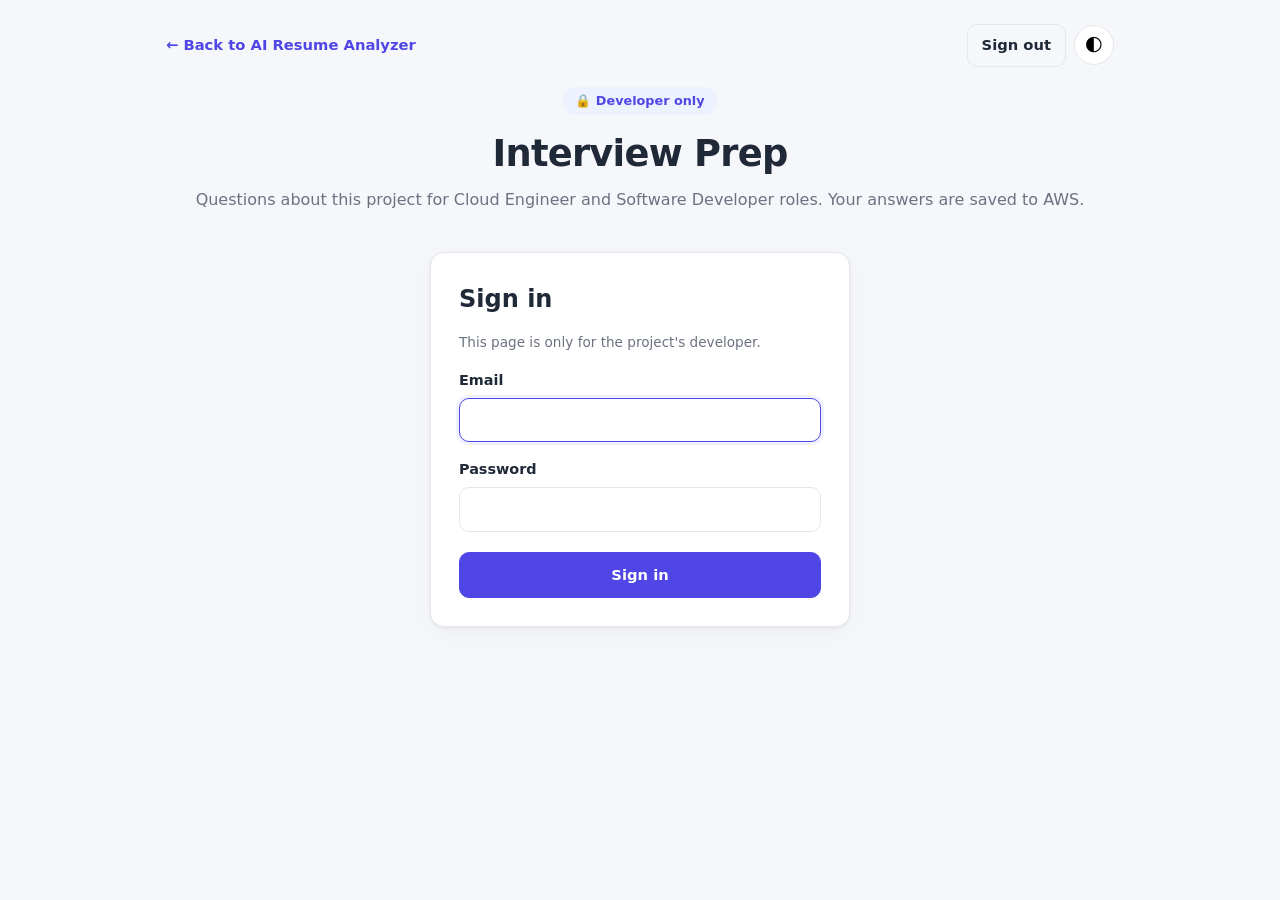
==== frontend/dev/index.html @ 133ebb65 "feat(dev): private interview prep portal with Cognito auth and DynamoDB storage" ====
<!doctype html>
<html lang="en">
<head>
  <meta charset="utf-8">
  <meta name="viewport" content="width=device-width, initial-scale=1">
  <meta name="robots" content="noindex, nofollow">
  <title>Developer · Interview Prep</title>
  <link rel="icon" href="data:image/svg+xml,<svg xmlns='http://www.w3.org/2000/svg' viewBox='0 0 100 100'><text y='.9em' font-size='90'>🎯</text></svg>">
  <script>
    try {
      const saved = localStorage.getItem("theme");
      if (saved) document.documentElement.dataset.theme = saved;
    } catch (e) {}
  </script>
  <style>
    /* ---------- Theme (same tokens as the main dashboard) ---------- */
    :root {
      color-scheme: light;
      --bg: #f5f7fb; --card: #ffffff; --text: #1f2937; --muted: #6b7280;
      --border: #e5e7eb; --input-bg: #ffffff; --track: #e5e7eb;
      --primary: #4f46e5; --primary-hover: #4338ca; --primary-soft: #eef2ff; --on-primary: #ffffff;
      --good: #16a34a; --good-soft: #dcfce7; --ok: #d97706; --ok-soft: #fef3c7;
      --bad: #dc2626; --bad-soft: #fee2e2;
      --cloud: #0284c7; --cloud-soft: #e0f2fe; --dev: #7c3aed; --dev-soft: #ede9fe;
      --radius: 14px;
      --shadow: 0 1px 3px rgba(0, 0, 0, 0.06), 0 6px 24px rgba(0, 0, 0, 0.04);
    }
    @media (prefers-color-scheme: dark) {
      :root:not([data-theme="light"]) {
        color-scheme: dark;
        --bg: #0f172a; --card: #1e293b; --text: #e2e8f0; --muted: #94a3b8;
        --border: #334155; --input-bg: #0f172a; --track: #334155;
        --primary: #818cf8; --primary-hover: #a5b4fc; --primary-soft: #312e81; --on-primary: #0f172a;
        --good: #4ade80; --good-soft: #14532d; --ok: #fbbf24; --ok-soft: #451a03;
        --bad: #f87171; --bad-soft: #450a0a;
        --cloud: #38bdf8; --cloud-soft: #0c4a6e; --dev: #c4b5fd; --dev-soft: #3b0764;
        --shadow: none;
      }
    }
    :root[data-theme="dark"] {
      color-scheme: dark;
      --bg: #0f172a; --card: #1e293b; --text: #e2e8f0; --muted: #94a3b8;
      --border: #334155; --input-bg: #0f172a; --track: #334155;
      --primary: #818cf8; --primary-hover: #a5b4fc; --primary-soft: #312e81; --on-primary: #0f172a;
      --good: #4ade80; --good-soft: #14532d; --ok: #fbbf24; --ok-soft: #451a03;
      --bad: #f87171; --bad-soft: #450a0a;
      --cloud: #38bdf8; --cloud-soft: #0c4a6e; --dev: #c4b5fd; --dev-soft: #3b0764;
      --shadow: none;
    }

    * { box-sizing: border-box; }
    body {
      margin: 0; background: var(--bg); color: var(--text);
      font-family: system-ui, -apple-system, "Segoe UI", Roboto, sans-serif; line-height: 1.55;
    }
    a { color: var(--primary); }
    .container { max-width: 980px; margin: 0 auto; padding: 24px 16px 48px; }
    .muted { color: var(--muted); }
    .small { font-size: 0.85rem; }
    code {
      font-family: ui-monospace, "Cascadia Code", Consolas, monospace; font-size: 0.88em;
      background: var(--primary-soft); color: var(--primary); padding: 1px 6px; border-radius: 6px;
    }
    .card { background: var(--card); border: 1px solid var(--border); border-radius: var(--radius); box-shadow: var(--shadow); }

    /* ---------- Top bar ---------- */
    .topbar { display: flex; align-items: center; justify-content: space-between; gap: 12px; margin-bottom: 20px; flex-wrap: wrap; }
    .topbar a { text-decoration: none; font-weight: 600; font-size: 0.92rem; }
    .topbar-right { display: flex; align-items: center; gap: 8px; }
    .icon-btn {
      width: 40px; height: 40px; border-radius: 50%; border: 1px solid var(--border);
      background: var(--card); font-size: 1.1rem; cursor: pointer;
    }
    .icon-btn:hover { background: var(--primary-soft); }

    .page-header { text-align: center; margin-bottom: 24px; }
    .eyebrow {
      display: inline-block; margin-bottom: 10px; padding: 4px 12px; border-radius: 999px;
      background: var(--primary-soft); color: var(--primary); font-size: 0.8rem; font-weight: 600;
    }
    .page-header h1 { margin: 0 0 6px; font-size: clamp(1.7rem, 4vw, 2.3rem); letter-spacing: -0.02em; }
    .page-header p { margin: 0; color: var(--muted); }

    /* ---------- Buttons & inputs ---------- */
    button { font: inherit; cursor: pointer; }
    .btn {
      display: inline-flex; align-items: center; gap: 6px; padding: 9px 14px; border-radius: 10px;
      font-weight: 600; font-size: 0.92rem; border: 1px solid var(--primary);
      background: transparent; color: var(--primary); transition: background 0.15s;
    }
    .btn:hover { background: var(--primary-soft); }
    .btn:disabled { opacity: 0.6; cursor: not-allowed; }
    .btn.primary { background: var(--primary); color: var(--on-primary); }
    .btn.primary:hover { background: var(--primary-hover); }
    .btn.ghost { border-color: var(--border); color: var(--text); }
    .btn.ghost:hover { background: var(--bg); }
    .btn.danger { border-color: var(--bad); color: var(--bad); }
    .btn.danger:hover { background: var(--bad-soft); }
    input[type="text"], input[type="email"], input[type="password"], input[type="search"], select, textarea {
      width: 100%; padding: 9px 12px; border: 1px solid var(--border); border-radius: 10px;
      background: var(--input-bg); color: var(--text); font: inherit;
    }
    input:focus, select:focus, textarea:focus { outline: none; border-color: var(--primary); box-shadow: 0 0 0 3px var(--primary-soft); }
    textarea { resize: vertical; }
    .error { color: var(--bad); font-size: 0.9rem; margin: 12px 0 0; }

    /* ---------- Login ---------- */
    .login { max-width: 420px; margin: 40px auto; padding: 28px; }
    .login h2 { margin: 0 0 4px; }
    .login label { display: block; font-weight: 600; font-size: 0.9rem; margin: 16px 0 6px; }
    .login .btn { width: 100%; justify-content: center; margin-top: 20px; padding: 11px; }

    /* ---------- Tabs ---------- */
    .tabs { display: grid; grid-template-columns: repeat(3, 1fr); gap: 8px; padding: 6px; margin-bottom: 16px; }
    .tab {
      display: flex; flex-direction: column; align-items: center; gap: 2px; padding: 12px 8px;
      border: none; border-radius: 10px; background: transparent; color: var(--muted); font-weight: 600;
    }
    .tab .count { font-size: 0.78rem; font-weight: 500; }
    .tab:hover { background: var(--bg); }
    .tab[aria-selected="true"] { background: var(--primary-soft); color: var(--primary); }
    .tab[data-tab="cloud"][aria-selected="true"] { background: var(--cloud-soft); color: var(--cloud); }
    .tab[data-tab="dev"][aria-selected="true"] { background: var(--dev-soft); color: var(--dev); }

    /* ---------- Toolbar ---------- */
    .toolbar { padding: 16px; margin-bottom: 16px; }
    .filters { display: grid; grid-template-columns: 2fr 1fr 1fr; gap: 10px; }
    .toggles { display: flex; flex-wrap: wrap; gap: 16px; margin-top: 12px; align-items: center; }
    .toggles label { display: inline-flex; align-items: center; gap: 6px; font-size: 0.9rem; cursor: pointer; }
    .actions { display: flex; flex-wrap: wrap; gap: 8px; margin-top: 14px; }
    .actions .spacer { flex: 1; }
    .progress-wrap { margin-top: 14px; }
    .progress-label { display: flex; justify-content: space-between; font-size: 0.85rem; color: var(--muted); margin-bottom: 6px; }
    .progress { height: 8px; border-radius: 999px; background: var(--track); overflow: hidden; }
    .progress-fill { height: 100%; width: 0; background: var(--good); border-radius: 999px; transition: width 0.4s ease-out; }
    .save-status { font-size: 0.82rem; color: var(--muted); }
    .save-status.saving { color: var(--ok); }
    .save-status.saved { color: var(--good); }
    .save-status.failed { color: var(--bad); }

    /* ---------- Question cards ---------- */
    .list { display: flex; flex-direction: column; gap: 10px; }
    .q-card { overflow: hidden; transition: box-shadow 0.2s, border-color 0.2s; }
    .q-card.flash { border-color: var(--primary); box-shadow: 0 0 0 4px var(--primary-soft); }
    .q-card.is-practiced .q-title { color: var(--muted); }
    .q-head { display: flex; align-items: flex-start; gap: 12px; padding: 14px 16px; }
    .q-toggle { flex: 1; display: flex; align-items: flex-start; gap: 12px; text-align: left; border: none; background: transparent; color: inherit; padding: 0; }
    .q-num { flex-shrink: 0; min-width: 56px; padding: 4px 8px; border-radius: 8px; font-size: 0.78rem; font-weight: 700; text-align: center; }
    .q-num.cloud { background: var(--cloud-soft); color: var(--cloud); }
    .q-num.dev { background: var(--dev-soft); color: var(--dev); }
    .q-main { flex: 1; min-width: 0; }
    .q-title { margin: 0 0 6px; font-size: 1.02rem; font-weight: 600; line-height: 1.4; }
    .q-meta { display: flex; flex-wrap: wrap; gap: 6px; }
    .chev { flex-shrink: 0; color: var(--muted); transition: transform 0.2s; margin-top: 2px; }
    .q-card.open .chev { transform: rotate(180deg); }
    .chip { display: inline-flex; align-items: center; gap: 4px; padding: 2px 10px; border-radius: 999px; font-size: 0.76rem; font-weight: 600; }
    .chip.cat { background: var(--primary-soft); color: var(--primary); }
    .chip.Easy { background: var(--good-soft); color: var(--good); }
    .chip.Medium { background: var(--ok-soft); color: var(--ok); }
    .chip.Hard { background: var(--bad-soft); color: var(--bad); }
    .chip.cloud { background: var(--cloud-soft); color: var(--cloud); }
    .chip.dev { background: var(--dev-soft); color: var(--dev); }
    .chip.similar { background: transparent; border: 1px dashed var(--primary); color: var(--primary); }
    .chip.custom { background: var(--bg); color: var(--muted); border: 1px solid var(--border); }
    .practiced-toggle { flex-shrink: 0; display: inline-flex; align-items: center; gap: 6px; font-size: 0.82rem; color: var(--muted); cursor: pointer; margin-top: 3px; }
    .practiced-toggle input { width: 16px; height: 16px; accent-color: var(--good); cursor: pointer; }
    .q-body { padding: 0 16px 18px 84px; }
    .q-body h4 { margin: 4px 0 8px; font-size: 0.85rem; text-transform: uppercase; letter-spacing: 0.05em; color: var(--muted); }
    .q-body ul { margin: 0 0 14px; padding-left: 20px; }
    .q-body li { margin-bottom: 6px; }
    .callout { padding: 12px 14px; border-radius: 10px; margin-bottom: 10px; font-size: 0.93rem; }
    .callout strong { display: block; margin-bottom: 2px; font-size: 0.82rem; }
    .callout p { margin: 0; }
    .callout.project { background: var(--primary-soft); }
    .callout.project strong { color: var(--primary); }
    .callout.tip { background: var(--ok-soft); }
    .callout.tip strong { color: var(--ok); }
    .callout.similar-box { border: 1px dashed var(--primary); display: flex; gap: 12px; align-items: center; justify-content: space-between; flex-wrap: wrap; }
    .notes-label { display: block; font-size: 0.82rem; font-weight: 600; color: var(--muted); margin: 14px 0 6px; }
    .body-actions { display: flex; justify-content: flex-end; gap: 8px; margin-top: 10px; }
    .empty { padding: 40px 16px; text-align: center; color: var(--muted); }

    /* ---------- Dialogs ---------- */
    dialog {
      width: min(640px, calc(100vw - 32px)); max-height: calc(100vh - 48px); padding: 0;
      border: 1px solid var(--border); border-radius: var(--radius); background: var(--card); color: var(--text);
    }
    dialog::backdrop { background: rgba(15, 23, 42, 0.55); }
    .dialog-inner { padding: 22px; }
    .dialog-head { display: flex; justify-content: space-between; align-items: center; gap: 12px; margin-bottom: 14px; }
    .dialog-head h2 { margin: 0; font-size: 1.2rem; }
    .close-x { border: none; background: transparent; color: var(--muted); font-size: 1.4rem; line-height: 1; padding: 4px; }
    .form-grid { display: grid; grid-template-columns: 1fr 1fr; gap: 12px; }
    .form-grid .full { grid-column: 1 / -1; }
    .form-grid label { display: block; font-size: 0.85rem; font-weight: 600; margin-bottom: 5px; }
    .dialog-actions { display: flex; justify-content: flex-end; gap: 8px; margin-top: 18px; flex-wrap: wrap; }
    .practice-q { font-size: 1.25rem; font-weight: 700; line-height: 1.4; margin: 10px 0 16px; }
    .practice-answer { border-top: 1px solid var(--border); padding-top: 14px; margin-top: 6px; }
    .practice-answer ul { padding-left: 20px; margin: 0 0 12px; }
    .practice-answer li { margin-bottom: 6px; }

    @media (max-width: 680px) {
      .filters { grid-template-columns: 1fr 1fr; }
      .filters .search { grid-column: 1 / -1; }
      .q-body { padding-left: 16px; }
      .q-head { flex-wrap: wrap; }
      .practiced-toggle { margin-left: 68px; }
      .form-grid { grid-template-columns: 1fr; }
      .actions .spacer { display: none; }
    }
    @media (prefers-reduced-motion: reduce) {
      *, *::before, *::after { transition: none !important; animation: none !important; }
    }
  </style>
</head>
<body>
  <main class="container">
    <div class="topbar">
      <a href="../index.html">← Back to AI Resume Analyzer</a>
      <div class="topbar-right">
        <button type="button" class="btn ghost" id="signout-btn" hidden>Sign out</button>
        <button type="button" class="icon-btn" id="theme-toggle" aria-label="Toggle dark mode">🌓</button>
      </div>
    </div>

    <header class="page-header">
      <span class="eyebrow">🔒 Developer only</span>
      <h1>Interview Prep</h1>
      <p>Questions about this project for Cloud Engineer and Software Developer roles. Your answers are saved to AWS.</p>
    </header>

    <!-- Sign in -->
    <section id="login-view" class="card login" hidden>
      <h2>Sign in</h2>
      <p class="muted small" id="login-message">This page is only for the project's developer.</p>
      <form id="login-form" novalidate>
        <label for="login-email">Email</label>
        <input type="email" id="login-email" autocomplete="username" required>
        <label for="login-password">Password</label>
        <input type="password" id="login-password" autocomplete="current-password" required>
        <button type="submit" class="btn primary" id="login-btn">Sign in</button>
        <p class="error" id="login-error" role="alert" hidden></p>
      </form>
    </section>

    <!-- App -->
    <section id="app-view" hidden>
      <nav class="tabs card" role="tablist" aria-label="Role">
        <button class="tab" role="tab" data-tab="cloud" aria-selected="true">☁️ Cloud Engineer <span class="count" id="count-cloud"></span></button>
        <button class="tab" role="tab" data-tab="dev" aria-selected="false">💻 Software Developer <span class="count" id="count-dev"></span></button>
        <button class="tab" role="tab" data-tab="all" aria-selected="false">📚 All questions <span class="count" id="count-all"></span></button>
      </nav>

      <section class="toolbar card" aria-label="Filters and actions">
        <div class="filters">
          <input type="search" class="search" id="search" placeholder="Search questions and answers… (press / to focus)" aria-label="Search">
          <select id="category" aria-label="Category"><option value="">All categories</option></select>
          <select id="difficulty" aria-label="Difficulty">
            <option value="">All difficulties</option><option>Easy</option><option>Medium</option><option>Hard</option>
          </select>
        </div>
        <div class="toggles">
          <label><input type="checkbox" id="shared-only"> ↔ Only questions similar across both roles</label>
          <label><input type="checkbox" id="hide-practiced"> Hide practiced</label>
        </div>
        <div class="actions">
          <button type="button" class="btn primary" id="practice-btn">🎯 Practice mode</button>
          <button type="button" class="btn" id="add-btn">＋ Add question</button>
          <button type="button" class="btn ghost" id="backup-btn">⇩ Download backup</button>
          <span class="spacer"></span>
          <button type="button" class="btn ghost" id="expand-btn">Expand all</button>
          <button type="button" class="btn ghost" id="collapse-btn">Collapse all</button>
        </div>
        <div class="progress-wrap">
          <div class="progress-label">
            <span id="progress-text">0 of 0 practiced</span>
            <span><span class="save-status" id="save-status"></span> · <span id="progress-pct">0%</span></span>
          </div>
          <div class="progress"><div class="progress-fill" id="progress-fill"></div></div>
        </div>
      </section>

      <section class="list" id="list" aria-live="polite"></section>
    </section>
  </main>

  <!-- Practice mode -->
  <dialog id="practice-dialog" aria-labelledby="practice-title">
    <div class="dialog-inner">
      <div class="dialog-head">
        <h2 id="practice-title">🎯 Practice mode</h2>
        <button type="button" class="close-x" data-close aria-label="Close">×</button>
      </div>
      <div class="q-meta" id="practice-meta"></div>
      <p class="practice-q" id="practice-question"></p>
      <p class="muted small" id="practice-hint">Answer out loud first, then reveal the guide.</p>
      <div class="practice-answer" id="practice-answer" hidden></div>
      <div class="dialog-actions">
        <button type="button" class="btn ghost" id="practice-done">✓ Mark practiced</button>
        <button type="button" class="btn" id="practice-reveal">Reveal answer</button>
        <button type="button" class="btn primary" id="practice-next">Next question →</button>
      </div>
    </div>
  </dialog>

  <!-- Add / edit question -->
  <dialog id="edit-dialog" aria-labelledby="edit-title">
    <form class="dialog-inner" id="edit-form" novalidate>
      <div class="dialog-head">
        <h2 id="edit-title">＋ Add a question</h2>
        <button type="button" class="close-x" data-close aria-label="Close">×</button>
      </div>
      <div class="form-grid">
        <div>
          <label for="f-role">Role</label>
          <select id="f-role"><option value="cloud">Cloud Engineer</option><option value="dev">Software Developer</option></select>
        </div>
        <div>
          <label for="f-difficulty">Difficulty</label>
          <select id="f-difficulty"><option>Easy</option><option selected>Medium</option><option>Hard</option></select>
        </div>
        <div class="full">
          <label for="f-category">Category</label>
          <input type="text" id="f-category" list="category-list" placeholder="e.g. Security" maxlength="40">
          <datalist id="category-list"></datalist>
        </div>
        <div class="full">
          <label for="f-question">Question</label>
          <input type="text" id="f-question" maxlength="300">
        </div>
        <div class="full">
          <label for="f-points">Key points to cover <span class="muted">(one per line; wrap code in `backticks`)</span></label>
          <textarea id="f-points" rows="6"></textarea>
        </div>
        <div class="full">
          <label for="f-project">In your project <span class="muted">(optional)</span></label>
          <textarea id="f-project" rows="2" maxlength="600"></textarea>
        </div>
        <div class="full">
          <label for="f-tip">Tip <span class="muted">(optional)</span></label>
          <input type="text" id="f-tip" maxlength="400">
        </div>
        <div class="full">
          <label for="f-similar">Similar question in the other role <span class="muted">(optional)</span></label>
          <select id="f-similar"><option value="">None</option></select>
        </div>
      </div>
      <p class="error" id="edit-error" role="alert" hidden></p>
      <div class="dialog-actions">
        <button type="button" class="btn ghost" data-close>Cancel</button>
        <button type="submit" class="btn primary" id="edit-save">Save question</button>
      </div>
    </form>
  </dialog>

  <script src="../config.js"></script>
  <script>
    // ---------- Settings ----------
    const CONFIG = window.APP_CONFIG || {};
    const API = (CONFIG.API_BASE_URL || "").replace(/\/$/, "");
    const COGNITO_REGION = CONFIG.COGNITO_REGION || "us-east-1";
    const COGNITO_CLIENT_ID = CONFIG.COGNITO_CLIENT_ID || "";
    const TOKEN_KEY = "devPortal.idToken";
    const NOTES_SAVE_DELAY_MS = 800;
    const ROLES = { cloud: { name: "Cloud Engineer", short: "CE", prefix: "ce" }, dev: { name: "Software Developer", short: "SD", prefix: "se" } };
    const REDUCED_MOTION = window.matchMedia("(prefers-reduced-motion: reduce)").matches;

    // ---------- Helpers ----------
    const $ = (id) => document.getElementById(id);

    function el(tag, props = {}, ...children) {
      const node = document.createElement(tag);
      for (const [key, value] of Object.entries(props)) {
        if (value == null || value === false) continue;
        if (key === "class") node.className = value;
        else if (key === "text") node.textContent = value;
        else if (key.startsWith("on")) node.addEventListener(key.slice(2), value);
        else node.setAttribute(key, value === true ? "" : value);
      }
      for (const child of children.flat()) if (child != null && child !== false) node.append(child);
      return node;
    }

    // `backtick` segments become <code>; everything is inserted as text, never HTML
    function rich(text) {
      const fragment = document.createDocumentFragment();
      String(text || "").split("`").forEach((part, i) => {
        fragment.append(i % 2 ? el("code", { text: part }) : document.createTextNode(part));
      });
      return fragment;
    }

    function storage(kind, key, value) {
      try {
        const s = kind === "session" ? sessionStorage : localStorage;
        if (value === undefined) return s.getItem(key);
        if (value === null) s.removeItem(key); else s.setItem(key, value);
      } catch { return null; }
    }

    // ---------- Sign in with Amazon Cognito ----------
    async function signIn(email, password) {
      const res = await fetch(`https://cognito-idp.${COGNITO_REGION}.amazonaws.com/`, {
        method: "POST",
        headers: {
          "Content-Type": "application/x-amz-json-1.1",
          "X-Amz-Target": "AWSCognitoIdentityProviderService.InitiateAuth",
        },
        body: JSON.stringify({
          AuthFlow: "USER_PASSWORD_AUTH",
          ClientId: COGNITO_CLIENT_ID,
          AuthParameters: { USERNAME: email, PASSWORD: password },
        }),
      });
      let body = {};
      try { body = await res.json(); } catch { /* no body */ }
      if (!res.ok) {
        const type = String(body.__type || "");
        if (type.includes("NotAuthorized") || type.includes("UserNotFound")) throw new Error("Incorrect email or password.");
        if (type.includes("TooManyRequests")) throw new Error("Too many attempts. Wait a minute and try again.");
        throw new Error(body.message || `Sign-in failed (${res.status}).`);
      }
      if (body.ChallengeName === "NEW_PASSWORD_REQUIRED") {
        throw new Error("This account still has a temporary password. Run the 'admin-set-user-password' command from DEVELOPER.md, then sign in.");
      }
      if (body.ChallengeName) throw new Error(`Unsupported sign-in step: ${body.ChallengeName}`);
      storage("session", TOKEN_KEY, body.AuthenticationResult.IdToken);
    }

    function signOut(message) {
      storage("session", TOKEN_KEY, null);
      questions = [];
      showLogin(message);
    }

    // ---------- API ----------
    class AuthError extends Error {}

    async function api(method, path, body) {
      const res = await fetch(API + path, {
        method,
        headers: { "Content-Type": "application/json", Authorization: storage("session", TOKEN_KEY) || "" },
        body: body === undefined ? undefined : JSON.stringify(body),
      });
      if (res.status === 401 || res.status === 403) {
        signOut("Your session has expired. Please sign in again.");
        throw new AuthError("Signed out");
      }
      let data = {};
      try { data = await res.json(); } catch { /* no body */ }
      if (res.status === 429) throw new Error("Too many requests. Wait a moment and try again.");
      if (!res.ok) throw new Error(data.error || data.message || `Request failed (${res.status})`);
      return data;
    }

    // ---------- Save status ----------
    let pendingSaves = 0;
    function setSaveStatus(kind, message) {
      const status = $("save-status");
      status.className = `save-status ${kind}`;
      status.textContent = message;
    }
    async function trackSave(promise) {
      pendingSaves += 1;
      setSaveStatus("saving", "Saving…");
      try {
        const result = await promise;
        pendingSaves -= 1;
        if (!pendingSaves) setSaveStatus("saved", "All changes saved to AWS ✓");
        return result;
      } catch (error) {
        pendingSaves -= 1;
        if (!(error instanceof AuthError)) setSaveStatus("failed", `Not saved: ${error.message}`);
        throw error;
      }
    }
    window.addEventListener("beforeunload", (event) => {
      if (pendingSaves || notesTimers.size) { event.preventDefault(); event.returnValue = ""; }
    });

    // ---------- Data ----------
    let questions = [];

    function normalize(q) {
      return { ...q, id: q.questionId || q.id, points: q.points || [], practiced: Boolean(q.practiced), notes: q.notes || "" };
    }

    function sortQuestions() {
      const roleOrder = { cloud: 0, dev: 1 };
      questions.sort((a, b) => (roleOrder[a.role] - roleOrder[b.role]) || ((a.order || 0) - (b.order || 0)) || a.question.localeCompare(b.question));
    }

    const findQuestion = (id) => questions.find((q) => q.id === id);

    function similarMap() {
      const map = {};
      for (const q of questions) {
        if (q.similar && findQuestion(q.similar)) {
          map[q.id] = q.similar;
          if (!map[q.similar]) map[q.similar] = q.id;
        }
      }
      return map;
    }

    function displayNumber(q) {
      const sameRole = questions.filter((x) => x.role === q.role);
      return `${ROLES[q.role].short} ${String(sameRole.indexOf(q) + 1).padStart(2, "0")}`;
    }

    async function loadQuestions() {
      $("list").replaceChildren(el("div", { class: "empty card", text: "Loading your questions from AWS…" }));
      const data = await api("GET", "/prep/questions");
      questions = (data.questions || []).map(normalize);
      sortQuestions();
      storage("local", "devLink", "1");   // show the footer link on the main app in this browser
      renderCategoryOptions();
      render();
      setSaveStatus("saved", "Loaded from AWS ✓");
    }

    // ---------- Views ----------
    function showLogin(message) {
      $("app-view").hidden = true;
      $("signout-btn").hidden = true;
      $("login-view").hidden = false;
      $("login-message").textContent = message || "This page is only for the project's developer.";
      $("login-password").value = "";
      $("login-email").focus();
    }

    async function showApp() {
      $("login-view").hidden = true;
      $("app-view").hidden = false;
      $("signout-btn").hidden = false;
      try {
        await loadQuestions();
      } catch (error) {
        if (!(error instanceof AuthError)) {
          $("list").replaceChildren(el("div", { class: "empty card", text: `Couldn't load questions: ${error.message}` }));
        }
      }
    }

    // ---------- Filters ----------
    const state = { tab: "cloud", search: "", category: "", difficulty: "", sharedOnly: false, hidePracticed: false, open: new Set() };

    function filteredQuestions() {
      const sims = similarMap();
      const term = state.search.trim().toLowerCase();
      return questions.filter((q) => {
        if (state.tab !== "all" && q.role !== state.tab) return false;
        if (state.category && q.category !== state.category) return false;
        if (state.difficulty && q.difficulty !== state.difficulty) return false;
        if (state.sharedOnly && !sims[q.id]) return false;
        if (state.hidePracticed && q.practiced) return false;
        if (term) {
          const haystack = [q.question, q.category, q.project, q.tip, q.notes, ...q.points].join(" ").toLowerCase();
          if (!haystack.includes(term)) return false;
        }
        return true;
      });
    }

    // ---------- Rendering ----------
    function renderCategoryOptions() {
      const categories = [...new Set(questions.map((q) => q.category))].sort();
      const select = $("category");
      const current = select.value;
      select.replaceChildren(el("option", { value: "", text: "All categories" }), ...categories.map((c) => el("option", { value: c, text: c })));
      select.value = categories.includes(current) ? current : "";
      $("category-list").replaceChildren(...categories.map((c) => el("option", { value: c })));
    }

    function renderCounts() {
      $("count-cloud").textContent = `${questions.filter((q) => q.role === "cloud").length} questions`;
      $("count-dev").textContent = `${questions.filter((q) => q.role === "dev").length} questions`;
      $("count-all").textContent = `${questions.length} questions`;
    }

    function renderProgress() {
      const scope = questions.filter((q) => state.tab === "all" || q.role === state.tab);
      const done = scope.filter((q) => q.practiced).length;
      const pct = scope.length ? Math.round((done / scope.length) * 100) : 0;
      $("progress-text").textContent = `${done} of ${scope.length} practiced`;
      $("progress-pct").textContent = `${pct}%`;
      $("progress-fill").style.width = `${pct}%`;
    }

    const notesTimers = new Map();

    function saveNotes(q, value) {
      clearTimeout(notesTimers.get(q.id));
      notesTimers.delete(q.id);
      q.notes = value;
      trackSave(api("PATCH", `/prep/questions/${q.id}`, { notes: value })).catch(() => {});
    }

    function buildCard(q, sims) {
      const isOpen = state.open.has(q.id);
      const similarQ = sims[q.id] ? findQuestion(sims[q.id]) : null;

      const meta = el("div", { class: "q-meta" },
        state.tab === "all" ? el("span", { class: `chip ${q.role}`, text: ROLES[q.role].name }) : null,
        el("span", { class: "chip cat", text: q.category }),
        el("span", { class: `chip ${q.difficulty}`, text: q.difficulty }),
        similarQ ? el("span", { class: "chip similar", text: `↔ Similar: ${displayNumber(similarQ)}` }) : null,
        q.custom ? el("span", { class: "chip custom", text: "Your question" }) : null,
        q.notes ? el("span", { class: "chip custom", text: "📝 Notes" }) : null,
      );

      const checkbox = el("input", { type: "checkbox", "aria-label": "Mark as practiced" });
      checkbox.checked = q.practiced;
      checkbox.addEventListener("change", async () => {
        const value = checkbox.checked;
        q.practiced = value;
        card.classList.toggle("is-practiced", value);
        renderProgress();
        try {
          await trackSave(api("PATCH", `/prep/questions/${q.id}`, { practiced: value }));
          if (state.hidePracticed && value) render();
        } catch {
          q.practiced = !value;
          checkbox.checked = !value;
          card.classList.toggle("is-practiced", !value);
          renderProgress();
        }
      });

      const toggle = el("button", { type: "button", class: "q-toggle", "aria-expanded": String(isOpen), "aria-controls": `body-${q.id}` },
        el("span", { class: `q-num ${q.role}`, text: displayNumber(q) }),
        el("div", { class: "q-main" }, el("p", { class: "q-title", text: q.question }), meta),
        el("span", { class: "chev", "aria-hidden": "true", text: "▾" }),
      );

      const notes = el("textarea", { rows: "3", id: `notes-${q.id}`, maxlength: "5000", placeholder: "Your own answer, examples or reminders… (saved to AWS automatically)" });
      notes.value = q.notes;
      notes.addEventListener("input", () => {
        clearTimeout(notesTimers.get(q.id));
        setSaveStatus("saving", "Unsaved changes…");
        notesTimers.set(q.id, setTimeout(() => saveNotes(q, notes.value), NOTES_SAVE_DELAY_MS));
      });
      notes.addEventListener("blur", () => {
        if (notesTimers.has(q.id)) saveNotes(q, notes.value);
      });

      const body = el("div", { class: "q-body", id: `body-${q.id}`, hidden: !isOpen },
        el("h4", { text: "Key points to cover" }),
        el("ul", {}, q.points.map((p) => el("li", {}, rich(p)))),
        q.project ? el("div", { class: "callout project" }, el("strong", { text: "📌 In your project" }), el("p", {}, rich(q.project))) : null,
        q.tip ? el("div", { class: "callout tip" }, el("strong", { text: "💡 Tip" }), el("p", {}, rich(q.tip))) : null,
        similarQ ? el("div", { class: "callout similar-box" },
          el("div", {},
            el("strong", { text: `↔ Similar question for ${ROLES[similarQ.role].name} (${displayNumber(similarQ)})` }),
            el("p", { text: similarQ.question })),
          el("button", { type: "button", class: "btn", text: "Go to it →", onclick: () => goToQuestion(similarQ.id) }),
        ) : null,
        el("label", { class: "notes-label", for: `notes-${q.id}`, text: "📝 Your answer / notes" }),
        notes,
        el("div", { class: "body-actions" },
          el("button", { type: "button", class: "btn ghost", text: "✎ Edit question", onclick: () => openEditor(q) }),
          el("button", { type: "button", class: "btn danger", text: "Delete", onclick: () => deleteQuestion(q) }),
        ),
      );

      toggle.addEventListener("click", () => {
        const nowOpen = body.hidden;
        body.hidden = !nowOpen;
        toggle.setAttribute("aria-expanded", String(nowOpen));
        card.classList.toggle("open", nowOpen);
        if (nowOpen) state.open.add(q.id); else state.open.delete(q.id);
      });

      const card = el("article", { class: `q-card card${isOpen ? " open" : ""}${q.practiced ? " is-practiced" : ""}`, id: `q-${q.id}` },
        el("div", { class: "q-head" }, toggle, el("label", { class: "practiced-toggle" }, checkbox, "Practiced")),
        body,
      );
      return card;
    }

    function render() {
      document.querySelectorAll(".tab").forEach((t) => t.setAttribute("aria-selected", String(t.dataset.tab === state.tab)));
      renderCounts();
      renderProgress();
      const sims = similarMap();
      const items = filteredQuestions();
      $("list").replaceChildren(...(items.length
        ? items.map((q) => buildCard(q, sims))
        : [el("div", { class: "empty card", text: questions.length ? "No questions match these filters." : "No questions yet. Run scripts/seed_prep.py or add one." })]));
    }

    function goToQuestion(id) {
      const q = findQuestion(id);
      if (!q) return;
      if (state.tab !== "all") state.tab = q.role;
      Object.assign(state, { search: "", category: "", difficulty: "", hidePracticed: false });
      if (!similarMap()[id]) { state.sharedOnly = false; $("shared-only").checked = false; }
      $("search").value = ""; $("category").value = ""; $("difficulty").value = "";
      $("hide-practiced").checked = false;
      state.open.add(id);
      render();
      const card = $(`q-${id}`);
      if (!card) return;
      card.scrollIntoView({ behavior: REDUCED_MOTION ? "auto" : "smooth", block: "center" });
      card.classList.add("flash");
      setTimeout(() => card.classList.remove("flash"), 1600);
    }

    // ---------- Add / edit / delete ----------
    let editingId = null;

    function fillSimilarOptions(selected) {
      const role = $("f-role").value;
      const others = questions.filter((q) => q.role !== role);
      $("f-similar").replaceChildren(el("option", { value: "", text: "None" }),
        ...others.map((q) => el("option", { value: q.id, text: `${displayNumber(q)} · ${q.question}` })));
      $("f-similar").value = others.some((q) => q.id === selected) ? selected : "";
    }

    function openEditor(q) {
      editingId = q ? q.id : null;
      $("edit-form").reset();
      $("edit-title").textContent = q ? "✎ Edit question" : "＋ Add a question";
      $("f-role").value = q ? q.role : (state.tab === "dev" ? "dev" : "cloud");
      $("f-difficulty").value = q ? q.difficulty : "Medium";
      $("f-category").value = q ? q.category : "";
      $("f-question").value = q ? q.question : "";
      $("f-points").value = q ? q.points.join("\n") : "";
      $("f-project").value = q ? q.project || "" : "";
      $("f-tip").value = q ? q.tip || "" : "";
      fillSimilarOptions(q ? q.similar : "");
      $("edit-error").hidden = true;
      $("edit-dialog").showModal();
      $("f-question").focus();
    }

    $("add-btn").addEventListener("click", () => openEditor(null));
    $("f-role").addEventListener("change", () => fillSimilarOptions($("f-similar").value));

    $("edit-form").addEventListener("submit", async (event) => {
      event.preventDefault();
      const existing = editingId ? findQuestion(editingId) : null;
      const role = $("f-role").value;
      const nextOrder = Math.max(0, ...questions.filter((q) => q.role === role).map((q) => q.order || 0)) + 1;
      const payload = {
        role,
        difficulty: $("f-difficulty").value,
        category: $("f-category").value.trim() || "General",
        question: $("f-question").value.trim(),
        points: $("f-points").value.split("\n").map((p) => p.trim()).filter(Boolean),
        project: $("f-project").value.trim(),
        tip: $("f-tip").value.trim(),
        similar: $("f-similar").value,
        order: existing && existing.role === role ? existing.order || nextOrder : nextOrder,
        custom: existing ? Boolean(existing.custom) : true,
      };
      if (!payload.question || !payload.points.length) {
        $("edit-error").textContent = "Please enter a question and at least one key point.";
        $("edit-error").hidden = false;
        return;
      }
      const id = editingId || `${ROLES[role].prefix}-c${Date.now().toString(36)}`;
      $("edit-save").disabled = true;
      try {
        const data = await trackSave(api("PUT", `/prep/questions/${id}`, payload));
        const saved = normalize(data.question);
        questions = questions.filter((q) => q.id !== id).concat(saved);
        sortQuestions();
        $("edit-dialog").close();
        renderCategoryOptions();
        if (state.tab !== "all") state.tab = role;
        goToQuestion(id);
      } catch (error) {
        if (!(error instanceof AuthError)) {
          $("edit-error").textContent = error.message;
          $("edit-error").hidden = false;
        }
      } finally {
        $("edit-save").disabled = false;
      }
    });

    async function deleteQuestion(q) {
      if (!confirm(`Delete "${q.question}"?\nYour notes for it will be deleted too.`)) return;
      try {
        await trackSave(api("DELETE", `/prep/questions/${q.id}`));
        questions = questions.filter((x) => x.id !== q.id);
        state.open.delete(q.id);
        renderCategoryOptions();
        render();
      } catch { /* status already shown */ }
    }

    // ---------- Practice mode ----------
    let practiceCurrent = null;

    function nextPractice() {
      const pool = filteredQuestions();
      if (!pool.length) {
        practiceCurrent = null;
        $("practice-meta").replaceChildren();
        $("practice-question").textContent = "No questions match your current filters.";
        $("practice-answer").hidden = true;
        return;
      }
      let pick = pool[Math.floor(Math.random() * pool.length)];
      if (pool.length > 1 && practiceCurrent && pick.id === practiceCurrent.id) pick = pool[(pool.indexOf(pick) + 1) % pool.length];
      practiceCurrent = pick;
      $("practice-meta").replaceChildren(
        el("span", { class: `chip ${pick.role}`, text: ROLES[pick.role].name }),
        el("span", { class: "chip cat", text: pick.category }),
        el("span", { class: `chip ${pick.difficulty}`, text: pick.difficulty }),
      );
      $("practice-question").textContent = pick.question;
      $("practice-answer").replaceChildren(
        el("ul", {}, pick.points.map((p) => el("li", {}, rich(p)))),
        pick.project ? el("div", { class: "callout project" }, el("strong", { text: "📌 In your project" }), el("p", {}, rich(pick.project))) : null,
        pick.tip ? el("div", { class: "callout tip" }, el("strong", { text: "💡 Tip" }), el("p", {}, rich(pick.tip))) : null,
        pick.notes ? el("div", { class: "callout similar-box" }, el("div", {}, el("strong", { text: "📝 Your notes" }), el("p", { text: pick.notes }))) : null,
      );
      $("practice-answer").hidden = true;
      $("practice-hint").hidden = false;
      $("practice-reveal").hidden = false;
      $("practice-done").textContent = pick.practiced ? "✓ Practiced" : "✓ Mark practiced";
    }

    $("practice-btn").addEventListener("click", () => { nextPractice(); $("practice-dialog").showModal(); });
    $("practice-next").addEventListener("click", nextPractice);
    $("practice-reveal").addEventListener("click", () => {
      $("practice-answer").hidden = false;
      $("practice-hint").hidden = true;
      $("practice-reveal").hidden = true;
    });
    $("practice-done").addEventListener("click", async () => {
      const q = practiceCurrent;
      if (!q || q.practiced) return;
      q.practiced = true;
      $("practice-done").textContent = "✓ Practiced";
      try {
        await trackSave(api("PATCH", `/prep/questions/${q.id}`, { practiced: true }));
        render();
      } catch {
        q.practiced = false;
        $("practice-done").textContent = "✓ Mark practiced";
      }
    });

    // ---------- Backup ----------
    $("backup-btn").addEventListener("click", () => {
      const backup = {
        exportedAt: new Date().toISOString(),
        questions: questions.map(({ id, ...rest }) => ({ questionId: id, ...rest })),
      };
      const blob = new Blob([JSON.stringify(backup, null, 2)], { type: "application/json" });
      const link = el("a", { href: URL.createObjectURL(blob), download: `interview-prep-backup-${new Date().toISOString().slice(0, 10)}.json` });
      document.body.append(link);
      link.click();
      link.remove();
      URL.revokeObjectURL(link.href);
    });

    // ---------- Sign-in form ----------
    $("login-form").addEventListener("submit", async (event) => {
      event.preventDefault();
      const email = $("login-email").value.trim();
      const password = $("login-password").value;
      $("login-error").hidden = true;
      if (!email || !password) {
        $("login-error").textContent = "Enter your email and password.";
        $("login-error").hidden = false;
        return;
      }
      $("login-btn").disabled = true;
      try {
        await signIn(email, password);
        $("login-password").value = "";
        await showApp();
      } catch (error) {
        $("login-error").textContent = error.message;
        $("login-error").hidden = false;
      } finally {
        $("login-btn").disabled = false;
      }
    });

    $("signout-btn").addEventListener("click", () => signOut("You've signed out."));

    // ---------- Toolbar ----------
    document.querySelectorAll("[data-close]").forEach((b) => b.addEventListener("click", () => b.closest("dialog").close()));
    document.querySelectorAll(".tab").forEach((tab) => tab.addEventListener("click", () => { state.tab = tab.dataset.tab; render(); }));
    $("search").addEventListener("input", (e) => { state.search = e.target.value; render(); });
    $("category").addEventListener("change", (e) => { state.category = e.target.value; render(); });
    $("difficulty").addEventListener("change", (e) => { state.difficulty = e.target.value; render(); });
    $("shared-only").addEventListener("change", (e) => { state.sharedOnly = e.target.checked; render(); });
    $("hide-practiced").addEventListener("change", (e) => { state.hidePracticed = e.target.checked; render(); });
    $("expand-btn").addEventListener("click", () => { filteredQuestions().forEach((q) => state.open.add(q.id)); render(); });
    $("collapse-btn").addEventListener("click", () => { state.open.clear(); render(); });
    document.addEventListener("keydown", (e) => {
      if (e.key === "/" && !$("app-view").hidden && !["INPUT", "TEXTAREA", "SELECT"].includes(document.activeElement.tagName)) {
        e.preventDefault();
        $("search").focus();
      }
    });

    // ---------- Theme (shared with the main app) ----------
    $("theme-toggle").addEventListener("click", () => {
      const explicit = document.documentElement.dataset.theme;
      const current = explicit || (window.matchMedia("(prefers-color-scheme: dark)").matches ? "dark" : "light");
      const next = current === "dark" ? "light" : "dark";
      document.documentElement.dataset.theme = next;
      storage("local", "theme", next);
    });

    // ---------- Start ----------
    if (!API || !COGNITO_CLIENT_ID) {
      showLogin("Setup needed: add COGNITO_CLIENT_ID to frontend/config.js (see DEVELOPER.md).");
      $("login-btn").disabled = true;
    } else if (storage("session", TOKEN_KEY)) {
      showApp();
    } else {
      showLogin();
    }
  </script>
</body>
</html>
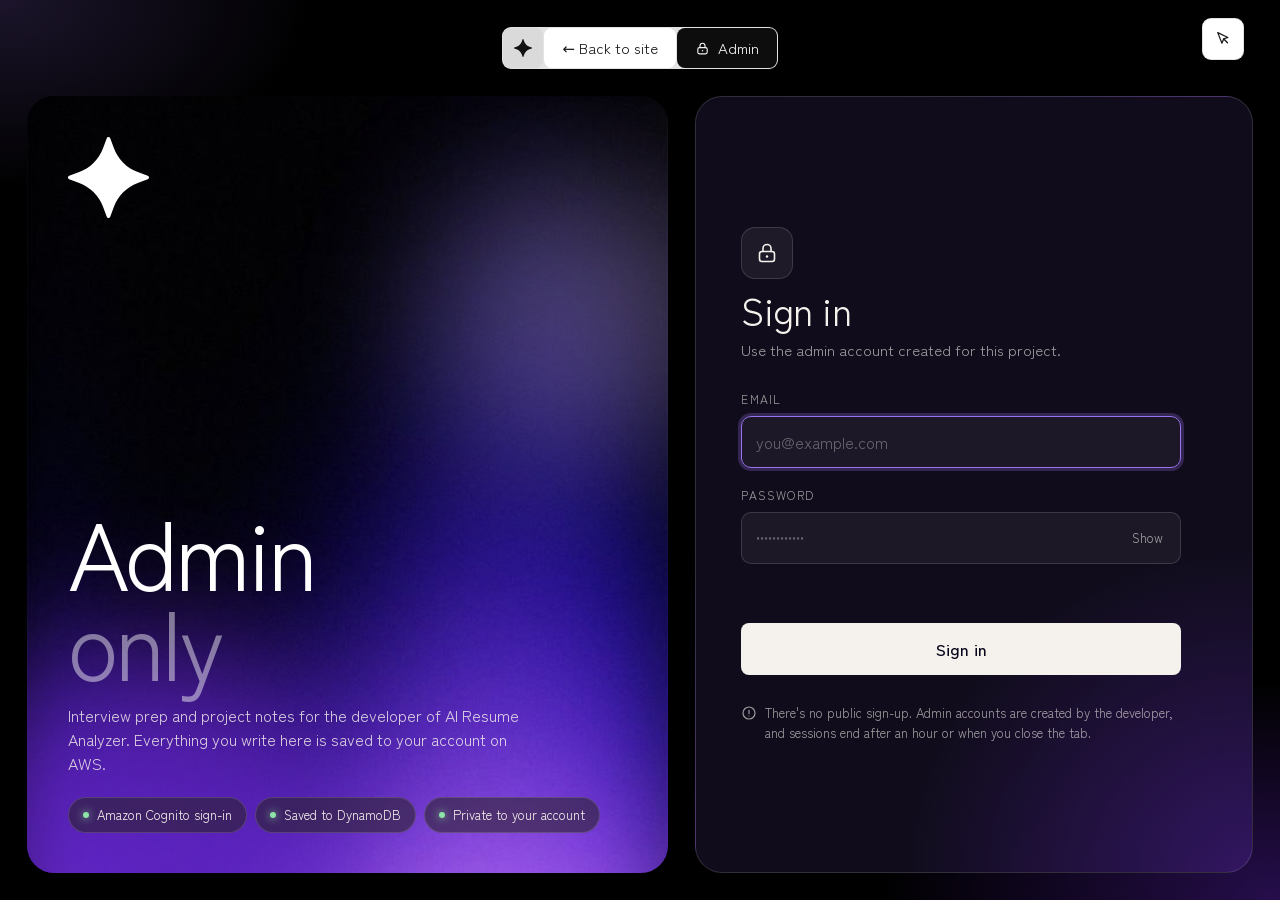
==== commit 0ff469a5: "Redesign: new home page, 3D hero, legal pages, footer, cursor and theme options" ====
--- a/frontend/dev/index.html
+++ b/frontend/dev/index.html
@@ -1,925 +1,823 @@
 <!doctype html>
 <html lang="en">
 <head>
-  <meta charset="utf-8">
-  <meta name="viewport" content="width=device-width, initial-scale=1">
-  <meta name="robots" content="noindex, nofollow">
-  <title>Developer · Interview Prep</title>
-  <link rel="icon" href="data:image/svg+xml,<svg xmlns='http://www.w3.org/2000/svg' viewBox='0 0 100 100'><text y='.9em' font-size='90'>🎯</text></svg>">
-  <script>
-    try {
-      const saved = localStorage.getItem("theme");
-      if (saved) document.documentElement.dataset.theme = saved;
-    } catch (e) {}
-  </script>
-  <style>
-    /* ---------- Theme (same tokens as the main dashboard) ---------- */
-    :root {
-      color-scheme: light;
-      --bg: #f5f7fb; --card: #ffffff; --text: #1f2937; --muted: #6b7280;
-      --border: #e5e7eb; --input-bg: #ffffff; --track: #e5e7eb;
-      --primary: #4f46e5; --primary-hover: #4338ca; --primary-soft: #eef2ff; --on-primary: #ffffff;
-      --good: #16a34a; --good-soft: #dcfce7; --ok: #d97706; --ok-soft: #fef3c7;
-      --bad: #dc2626; --bad-soft: #fee2e2;
-      --cloud: #0284c7; --cloud-soft: #e0f2fe; --dev: #7c3aed; --dev-soft: #ede9fe;
-      --radius: 14px;
-      --shadow: 0 1px 3px rgba(0, 0, 0, 0.06), 0 6px 24px rgba(0, 0, 0, 0.04);
-    }
-    @media (prefers-color-scheme: dark) {
-      :root:not([data-theme="light"]) {
-        color-scheme: dark;
-        --bg: #0f172a; --card: #1e293b; --text: #e2e8f0; --muted: #94a3b8;
-        --border: #334155; --input-bg: #0f172a; --track: #334155;
-        --primary: #818cf8; --primary-hover: #a5b4fc; --primary-soft: #312e81; --on-primary: #0f172a;
-        --good: #4ade80; --good-soft: #14532d; --ok: #fbbf24; --ok-soft: #451a03;
-        --bad: #f87171; --bad-soft: #450a0a;
-        --cloud: #38bdf8; --cloud-soft: #0c4a6e; --dev: #c4b5fd; --dev-soft: #3b0764;
-        --shadow: none;
-      }
-    }
-    :root[data-theme="dark"] {
-      color-scheme: dark;
-      --bg: #0f172a; --card: #1e293b; --text: #e2e8f0; --muted: #94a3b8;
-      --border: #334155; --input-bg: #0f172a; --track: #334155;
-      --primary: #818cf8; --primary-hover: #a5b4fc; --primary-soft: #312e81; --on-primary: #0f172a;
-      --good: #4ade80; --good-soft: #14532d; --ok: #fbbf24; --ok-soft: #451a03;
-      --bad: #f87171; --bad-soft: #450a0a;
-      --cloud: #38bdf8; --cloud-soft: #0c4a6e; --dev: #c4b5fd; --dev-soft: #3b0764;
-      --shadow: none;
-    }
-
-    * { box-sizing: border-box; }
-    body {
-      margin: 0; background: var(--bg); color: var(--text);
-      font-family: system-ui, -apple-system, "Segoe UI", Roboto, sans-serif; line-height: 1.55;
-    }
-    a { color: var(--primary); }
-    .container { max-width: 980px; margin: 0 auto; padding: 24px 16px 48px; }
-    .muted { color: var(--muted); }
-    .small { font-size: 0.85rem; }
-    code {
-      font-family: ui-monospace, "Cascadia Code", Consolas, monospace; font-size: 0.88em;
-      background: var(--primary-soft); color: var(--primary); padding: 1px 6px; border-radius: 6px;
-    }
-    .card { background: var(--card); border: 1px solid var(--border); border-radius: var(--radius); box-shadow: var(--shadow); }
-
-    /* ---------- Top bar ---------- */
-    .topbar { display: flex; align-items: center; justify-content: space-between; gap: 12px; margin-bottom: 20px; flex-wrap: wrap; }
-    .topbar a { text-decoration: none; font-weight: 600; font-size: 0.92rem; }
-    .topbar-right { display: flex; align-items: center; gap: 8px; }
-    .icon-btn {
-      width: 40px; height: 40px; border-radius: 50%; border: 1px solid var(--border);
-      background: var(--card); font-size: 1.1rem; cursor: pointer;
-    }
-    .icon-btn:hover { background: var(--primary-soft); }
-
-    .page-header { text-align: center; margin-bottom: 24px; }
-    .eyebrow {
-      display: inline-block; margin-bottom: 10px; padding: 4px 12px; border-radius: 999px;
-      background: var(--primary-soft); color: var(--primary); font-size: 0.8rem; font-weight: 600;
-    }
-    .page-header h1 { margin: 0 0 6px; font-size: clamp(1.7rem, 4vw, 2.3rem); letter-spacing: -0.02em; }
-    .page-header p { margin: 0; color: var(--muted); }
-
-    /* ---------- Buttons & inputs ---------- */
-    button { font: inherit; cursor: pointer; }
-    .btn {
-      display: inline-flex; align-items: center; gap: 6px; padding: 9px 14px; border-radius: 10px;
-      font-weight: 600; font-size: 0.92rem; border: 1px solid var(--primary);
-      background: transparent; color: var(--primary); transition: background 0.15s;
-    }
-    .btn:hover { background: var(--primary-soft); }
-    .btn:disabled { opacity: 0.6; cursor: not-allowed; }
-    .btn.primary { background: var(--primary); color: var(--on-primary); }
-    .btn.primary:hover { background: var(--primary-hover); }
-    .btn.ghost { border-color: var(--border); color: var(--text); }
-    .btn.ghost:hover { background: var(--bg); }
-    .btn.danger { border-color: var(--bad); color: var(--bad); }
-    .btn.danger:hover { background: var(--bad-soft); }
-    input[type="text"], input[type="email"], input[type="password"], input[type="search"], select, textarea {
-      width: 100%; padding: 9px 12px; border: 1px solid var(--border); border-radius: 10px;
-      background: var(--input-bg); color: var(--text); font: inherit;
-    }
-    input:focus, select:focus, textarea:focus { outline: none; border-color: var(--primary); box-shadow: 0 0 0 3px var(--primary-soft); }
-    textarea { resize: vertical; }
-    .error { color: var(--bad); font-size: 0.9rem; margin: 12px 0 0; }
-
-    /* ---------- Login ---------- */
-    .login { max-width: 420px; margin: 40px auto; padding: 28px; }
-    .login h2 { margin: 0 0 4px; }
-    .login label { display: block; font-weight: 600; font-size: 0.9rem; margin: 16px 0 6px; }
-    .login .btn { width: 100%; justify-content: center; margin-top: 20px; padding: 11px; }
-
-    /* ---------- Tabs ---------- */
-    .tabs { display: grid; grid-template-columns: repeat(3, 1fr); gap: 8px; padding: 6px; margin-bottom: 16px; }
-    .tab {
-      display: flex; flex-direction: column; align-items: center; gap: 2px; padding: 12px 8px;
-      border: none; border-radius: 10px; background: transparent; color: var(--muted); font-weight: 600;
-    }
-    .tab .count { font-size: 0.78rem; font-weight: 500; }
-    .tab:hover { background: var(--bg); }
-    .tab[aria-selected="true"] { background: var(--primary-soft); color: var(--primary); }
-    .tab[data-tab="cloud"][aria-selected="true"] { background: var(--cloud-soft); color: var(--cloud); }
-    .tab[data-tab="dev"][aria-selected="true"] { background: var(--dev-soft); color: var(--dev); }
-
-    /* ---------- Toolbar ---------- */
-    .toolbar { padding: 16px; margin-bottom: 16px; }
-    .filters { display: grid; grid-template-columns: 2fr 1fr 1fr; gap: 10px; }
-    .toggles { display: flex; flex-wrap: wrap; gap: 16px; margin-top: 12px; align-items: center; }
-    .toggles label { display: inline-flex; align-items: center; gap: 6px; font-size: 0.9rem; cursor: pointer; }
-    .actions { display: flex; flex-wrap: wrap; gap: 8px; margin-top: 14px; }
-    .actions .spacer { flex: 1; }
-    .progress-wrap { margin-top: 14px; }
-    .progress-label { display: flex; justify-content: space-between; font-size: 0.85rem; color: var(--muted); margin-bottom: 6px; }
-    .progress { height: 8px; border-radius: 999px; background: var(--track); overflow: hidden; }
-    .progress-fill { height: 100%; width: 0; background: var(--good); border-radius: 999px; transition: width 0.4s ease-out; }
-    .save-status { font-size: 0.82rem; color: var(--muted); }
-    .save-status.saving { color: var(--ok); }
-    .save-status.saved { color: var(--good); }
-    .save-status.failed { color: var(--bad); }
-
-    /* ---------- Question cards ---------- */
-    .list { display: flex; flex-direction: column; gap: 10px; }
-    .q-card { overflow: hidden; transition: box-shadow 0.2s, border-color 0.2s; }
-    .q-card.flash { border-color: var(--primary); box-shadow: 0 0 0 4px var(--primary-soft); }
-    .q-card.is-practiced .q-title { color: var(--muted); }
-    .q-head { display: flex; align-items: flex-start; gap: 12px; padding: 14px 16px; }
-    .q-toggle { flex: 1; display: flex; align-items: flex-start; gap: 12px; text-align: left; border: none; background: transparent; color: inherit; padding: 0; }
-    .q-num { flex-shrink: 0; min-width: 56px; padding: 4px 8px; border-radius: 8px; font-size: 0.78rem; font-weight: 700; text-align: center; }
-    .q-num.cloud { background: var(--cloud-soft); color: var(--cloud); }
-    .q-num.dev { background: var(--dev-soft); color: var(--dev); }
-    .q-main { flex: 1; min-width: 0; }
-    .q-title { margin: 0 0 6px; font-size: 1.02rem; font-weight: 600; line-height: 1.4; }
-    .q-meta { display: flex; flex-wrap: wrap; gap: 6px; }
-    .chev { flex-shrink: 0; color: var(--muted); transition: transform 0.2s; margin-top: 2px; }
-    .q-card.open .chev { transform: rotate(180deg); }
-    .chip { display: inline-flex; align-items: center; gap: 4px; padding: 2px 10px; border-radius: 999px; font-size: 0.76rem; font-weight: 600; }
-    .chip.cat { background: var(--primary-soft); color: var(--primary); }
-    .chip.Easy { background: var(--good-soft); color: var(--good); }
-    .chip.Medium { background: var(--ok-soft); color: var(--ok); }
-    .chip.Hard { background: var(--bad-soft); color: var(--bad); }
-    .chip.cloud { background: var(--cloud-soft); color: var(--cloud); }
-    .chip.dev { background: var(--dev-soft); color: var(--dev); }
-    .chip.similar { background: transparent; border: 1px dashed var(--primary); color: var(--primary); }
-    .chip.custom { background: var(--bg); color: var(--muted); border: 1px solid var(--border); }
-    .practiced-toggle { flex-shrink: 0; display: inline-flex; align-items: center; gap: 6px; font-size: 0.82rem; color: var(--muted); cursor: pointer; margin-top: 3px; }
-    .practiced-toggle input { width: 16px; height: 16px; accent-color: var(--good); cursor: pointer; }
-    .q-body { padding: 0 16px 18px 84px; }
-    .q-body h4 { margin: 4px 0 8px; font-size: 0.85rem; text-transform: uppercase; letter-spacing: 0.05em; color: var(--muted); }
-    .q-body ul { margin: 0 0 14px; padding-left: 20px; }
-    .q-body li { margin-bottom: 6px; }
-    .callout { padding: 12px 14px; border-radius: 10px; margin-bottom: 10px; font-size: 0.93rem; }
-    .callout strong { display: block; margin-bottom: 2px; font-size: 0.82rem; }
-    .callout p { margin: 0; }
-    .callout.project { background: var(--primary-soft); }
-    .callout.project strong { color: var(--primary); }
-    .callout.tip { background: var(--ok-soft); }
-    .callout.tip strong { color: var(--ok); }
-    .callout.similar-box { border: 1px dashed var(--primary); display: flex; gap: 12px; align-items: center; justify-content: space-between; flex-wrap: wrap; }
-    .notes-label { display: block; font-size: 0.82rem; font-weight: 600; color: var(--muted); margin: 14px 0 6px; }
-    .body-actions { display: flex; justify-content: flex-end; gap: 8px; margin-top: 10px; }
-    .empty { padding: 40px 16px; text-align: center; color: var(--muted); }
-
-    /* ---------- Dialogs ---------- */
-    dialog {
-      width: min(640px, calc(100vw - 32px)); max-height: calc(100vh - 48px); padding: 0;
-      border: 1px solid var(--border); border-radius: var(--radius); background: var(--card); color: var(--text);
-    }
-    dialog::backdrop { background: rgba(15, 23, 42, 0.55); }
-    .dialog-inner { padding: 22px; }
-    .dialog-head { display: flex; justify-content: space-between; align-items: center; gap: 12px; margin-bottom: 14px; }
-    .dialog-head h2 { margin: 0; font-size: 1.2rem; }
-    .close-x { border: none; background: transparent; color: var(--muted); font-size: 1.4rem; line-height: 1; padding: 4px; }
-    .form-grid { display: grid; grid-template-columns: 1fr 1fr; gap: 12px; }
-    .form-grid .full { grid-column: 1 / -1; }
-    .form-grid label { display: block; font-size: 0.85rem; font-weight: 600; margin-bottom: 5px; }
-    .dialog-actions { display: flex; justify-content: flex-end; gap: 8px; margin-top: 18px; flex-wrap: wrap; }
-    .practice-q { font-size: 1.25rem; font-weight: 700; line-height: 1.4; margin: 10px 0 16px; }
-    .practice-answer { border-top: 1px solid var(--border); padding-top: 14px; margin-top: 6px; }
-    .practice-answer ul { padding-left: 20px; margin: 0 0 12px; }
-    .practice-answer li { margin-bottom: 6px; }
-
-    @media (max-width: 680px) {
-      .filters { grid-template-columns: 1fr 1fr; }
-      .filters .search { grid-column: 1 / -1; }
-      .q-body { padding-left: 16px; }
-      .q-head { flex-wrap: wrap; }
-      .practiced-toggle { margin-left: 68px; }
-      .form-grid { grid-template-columns: 1fr; }
-      .actions .spacer { display: none; }
-    }
-    @media (prefers-reduced-motion: reduce) {
-      *, *::before, *::after { transition: none !important; animation: none !important; }
-    }
-  </style>
+<meta charset="utf-8">
+<meta name="viewport" content="width=device-width, initial-scale=1, viewport-fit=cover">
+<meta name="robots" content="noindex, nofollow">
+<meta name="claude:viewport-fit-sides" content="cover">
+<title>Admin · Interview Prep</title>
+<link rel="stylesheet" href="../assets/fonts.css">
+<style>
+  /* Layout: signed out, a split screen (violet showcase + glass sign-in panel).
+     Signed in, a single working column: header with progress ring, role switch,
+     a glass toolbar, then one expandable glass card per question.
+     Single dark theme to match the main site, with every color set explicitly. */
+  :root {
+    color-scheme: dark;
+    --black: #000000;
+    --paper: #f5f1ec;
+    --ink: #07031a;
+    --white: #ffffff;
+    --muted: rgba(245, 241, 236, 0.62);
+    --faint: rgba(245, 241, 236, 0.4);
+    --glass: rgba(40, 36, 33, 0.55);
+    --surface: rgba(20, 16, 34, 0.72);
+    --surface-2: rgba(255, 255, 255, 0.05);
+    --glass-border: rgba(255, 255, 255, 0.14);
+    --violet: #9a73f0;
+    --violet-deep: #6d28d9;
+    --violet-soft: #ddd6fe;
+    --lilac: #c4b5fd;
+    --pink: #f9a8d4;
+    --good: #8de3a8;
+    --ok: #f5c46b;
+    --bad: #ff8fa3;
+    --nav-surface: #e3e3e3;
+    --nav-item: #ffffff;
+    --nav-ink: #1a1a1a;
+    --card-violet: radial-gradient(95% 80% at 50% 28%, #ddd6fe 0%, #9a73f0 38%, #6d28d9 68%, #34146e 100%);
+    --radius-card: 3vmin;
+    --font: "Zen Kaku Gothic New", "Hiragino Sans", "Segoe UI", system-ui, sans-serif;
+  }
+  * { box-sizing: border-box; margin: 0; }
+  [hidden] { display: none !important; }
+  html, body { min-height: 100%; }
+  :root { padding-top: env(safe-area-inset-top, 0px); padding-bottom: env(safe-area-inset-bottom, 0px); }
+  body { background: var(--black); color: var(--paper); font-family: var(--font); line-height: 1.5; }
+  body::before { content: ""; position: fixed; inset: 0; pointer-events: none; z-index: 0;
+    background: radial-gradient(45% 35% at 100% 100%, rgba(109,40,217,0.35), transparent 70%), radial-gradient(35% 30% at 0% 0%, rgba(154,115,240,0.18), transparent 70%); }
+  button { font: inherit; cursor: pointer; }
+  a { color: inherit; }
+  :focus-visible { outline: 2px solid var(--violet); outline-offset: 3px; }
+  code { font-family: ui-monospace, "Cascadia Code", Consolas, monospace; font-size: 0.88em; padding: 1px 6px; border-radius: 6px; background: rgba(154,115,240,0.18); color: var(--violet-soft); }
+
+  .page {
+    position: relative; z-index: 1; min-height: 100vh; display: grid; grid-template-rows: auto 1fr; gap: 3vmin;
+    padding-block: 3vmin;
+    padding-left: max(3vmin, 16px, env(safe-area-inset-left, 0px));
+    padding-right: max(3vmin, 16px, env(safe-area-inset-right, 0px));
+  }
+
+  /* ---------- Top bar ---------- */
+  .bar { position: sticky; top: calc(10px + env(safe-area-inset-top, 0px)); z-index: 20; display: flex; justify-content: center; }
+  .bar nav { display: flex; gap: 1px; padding: 1px; border-radius: 9px; background: var(--nav-surface); box-shadow: 0 6px 24px rgba(0,0,0,0.35); }
+  .tile { height: 40px; border-radius: 8px; display: grid; place-items: center; text-decoration: none; color: var(--nav-ink); background: var(--nav-item); font-size: 15px; border: 0; }
+  .tile.logo { width: 40px; background: #dadada; }
+  .tile.logo svg { width: 18px; height: 18px; transition: transform 500ms cubic-bezier(.65,0,.35,1); }
+  .tile.logo:hover svg { transform: rotate(90deg); }
+  .tile.back, .tile.here, .tile.out { padding: 0 18px; gap: 8px; display: inline-flex; align-items: center; }
+  .tile.back:hover span, .tile.out:hover span { opacity: 0.55; }
+  .tile.here { background: #0d0d0d; color: #f4f4f4; }
+  .tile svg.lock { width: 15px; height: 15px; }
+
+  /* ---------- Sign-in (split) ---------- */
+  .split { display: grid; grid-template-columns: minmax(0, 1.15fr) minmax(0, 1fr); gap: 3vmin; }
+  .show { position: relative; overflow: hidden; border-radius: var(--radius-card); background: #0a0618; min-height: 520px; display: flex; flex-direction: column; justify-content: space-between; padding: clamp(24px, 4.5vmin, 56px); }
+  .show > img { position: absolute; inset: 0; width: 100%; height: 100%; object-fit: cover; }
+  .blob { position: absolute; border-radius: 50%; filter: blur(70px); opacity: 0.75; animation: drift 14s ease-in-out infinite alternate; }
+  .blob.a { width: 60%; aspect-ratio: 1; left: -10%; bottom: -20%; background: #6d28d9; }
+  .blob.b { width: 45%; aspect-ratio: 1; right: -8%; top: 10%; background: #c4a8ff; opacity: 0.35; animation-duration: 18s; }
+  @keyframes drift { to { transform: translate(8%, -6%) scale(1.12); } }
+  .show > *:not(img):not(.blob) { position: relative; z-index: 1; }
+  .star { width: clamp(64px, 9vmin, 104px); aspect-ratio: 1; background: var(--white); -webkit-mask: url(../assets/star.svg) center / contain no-repeat; mask: url(../assets/star.svg) center / contain no-repeat; filter: drop-shadow(0 0 24px rgba(221,214,254,0.8)); animation: spin 18s linear infinite; }
+  @keyframes spin { to { transform: rotate(360deg); } }
+  .big { font-size: clamp(44px, 7.4vw, 132px); font-weight: 400; line-height: 0.95; letter-spacing: -0.03em; display: flex; flex-direction: column; color: var(--white); text-wrap: balance; }
+  .big .dim { opacity: 0.45; }
+  .show p { max-width: 30rem; font-size: clamp(15px, 1.25vw, 18px); color: rgba(245,241,236,0.82); margin-top: 18px; }
+  .chips { display: flex; flex-wrap: wrap; gap: 8px; margin-top: 22px; }
+  .chip { display: inline-flex; align-items: center; gap: 8px; padding: 7px 14px; border-radius: 999px; font-size: 13px; background: var(--glass); border: 1px solid var(--glass-border); backdrop-filter: blur(10px); -webkit-backdrop-filter: blur(10px); }
+  .chip i { width: 6px; height: 6px; border-radius: 50%; background: var(--good); box-shadow: 0 0 8px var(--good); }
+  .panel { position: relative; border-radius: var(--radius-card); border: 1px solid var(--glass-border); background: radial-gradient(90% 60% at 100% 100%, rgba(109,40,217,0.35), transparent 70%), rgba(18, 14, 30, 0.9); padding: clamp(24px, 5vmin, 64px); display: flex; flex-direction: column; justify-content: center; gap: 28px; min-width: 0; }
+  .panel-head { display: grid; gap: 10px; }
+  .lock-badge { width: 52px; height: 52px; border-radius: 14px; display: grid; place-items: center; border: 1px solid var(--glass-border); background: rgba(255,255,255,0.06); }
+  .lock-badge svg { width: 24px; height: 24px; }
+  .panel h2 { font-size: clamp(30px, 3vw, 44px); font-weight: 400; letter-spacing: -0.02em; line-height: 1.05; }
+  .sub { color: var(--muted); font-size: 15px; max-width: 26rem; }
+  .login-form { display: grid; gap: 18px; max-width: 440px; width: 100%; }
+  .field { display: grid; gap: 8px; min-width: 0; }
+  .field label, .lab { font-size: 12px; letter-spacing: 0.1em; text-transform: uppercase; color: var(--muted); }
+  .input { position: relative; display: flex; align-items: center; }
+  input[type="text"], input[type="email"], input[type="password"], input[type="search"], select, textarea {
+    width: 100%; font: inherit; font-size: 16px; color: var(--paper); background: rgba(255,255,255,0.05);
+    border: 1px solid var(--glass-border); border-radius: 10px; padding: 13px 14px; transition: border-color 200ms, box-shadow 200ms;
+  }
+  select { appearance: none; -webkit-appearance: none; padding-right: 38px; background-image: linear-gradient(45deg, transparent 50%, var(--muted) 50%), linear-gradient(135deg, var(--muted) 50%, transparent 50%); background-position: calc(100% - 20px) 55%, calc(100% - 15px) 55%; background-size: 5px 5px; background-repeat: no-repeat; }
+  select option { background: #160f2a; color: var(--paper); }
+  input::placeholder, textarea::placeholder { color: rgba(245,241,236,0.35); }
+  input:focus, select:focus, textarea:focus { outline: none; border-color: var(--violet); box-shadow: 0 0 0 3px rgba(154,115,240,0.25); }
+  textarea { resize: vertical; min-height: 96px; line-height: 1.55; }
+  .input.has-toggle input { padding-right: 68px; }
+  .toggle { position: absolute; right: 8px; border: 0; background: transparent; color: var(--muted); font-size: 13px; padding: 8px 10px; border-radius: 8px; }
+  .toggle:hover { color: var(--paper); background: rgba(255,255,255,0.06); }
+  .btn { display: inline-flex; align-items: center; justify-content: center; gap: 8px; padding: 11px 18px; border-radius: 8px; font-size: 15px; text-decoration: none; border: 1px solid var(--glass-border); background: var(--surface-2); color: var(--paper); line-height: 1.2; transition: background 180ms, transform 150ms; white-space: nowrap; }
+  .btn:hover { background: rgba(255,255,255,0.11); }
+  .btn.primary { background: var(--paper); color: var(--ink); border-color: transparent; font-weight: 500; }
+  .btn.primary:hover { background: var(--white); }
+  .btn.danger { color: var(--bad); border-color: rgba(255,143,163,0.4); }
+  .btn.danger:hover { background: rgba(255,143,163,0.12); }
+  .btn.small { padding: 8px 12px; font-size: 13px; }
+  .btn:disabled { opacity: 0.55; cursor: not-allowed; }
+  .submit { margin-top: 6px; padding: 15px 22px; font-size: 17px; }
+  .spinner { width: 16px; height: 16px; border-radius: 50%; border: 2px solid rgba(7,3,26,0.25); border-top-color: var(--ink); animation: spin 0.8s linear infinite; }
+  .error { color: var(--bad); font-size: 14px; min-height: 1.2em; }
+  .fine { color: var(--muted); font-size: 13px; display: flex; gap: 8px; align-items: flex-start; max-width: 440px; }
+  .fine svg { width: 16px; height: 16px; flex-shrink: 0; margin-top: 2px; }
+  .preview-tag { align-self: flex-start; font-size: 12px; padding: 5px 12px; border-radius: 999px; border: 1px dashed rgba(221,214,254,0.5); color: var(--violet-soft); }
+
+  /* ---------- Prep app ---------- */
+  .app { display: grid; gap: 22px; width: 100%; max-width: 1080px; margin: 0 auto; align-content: start; }
+  .app-head { display: flex; flex-wrap: wrap; gap: 24px; align-items: flex-end; justify-content: space-between; padding-top: 2vmin; }
+  .app-head .big { font-size: clamp(44px, 7vw, 104px); }
+  .app-head p { color: var(--muted); max-width: 30rem; margin-top: 14px; }
+  .ring-box { display: flex; align-items: center; gap: 16px; padding: 14px 18px; border-radius: 18px; background: var(--surface); border: 1px solid var(--glass-border); }
+  .ring { position: relative; width: 84px; aspect-ratio: 1; flex-shrink: 0; }
+  .ring svg { width: 100%; height: 100%; transform: rotate(-90deg); overflow: visible; }
+  .ring circle { fill: none; stroke-width: 9; }
+  .ring .track { stroke: rgba(255,255,255,0.1); }
+  .ring .fill { stroke: url(#ringGrad); stroke-linecap: round; transition: stroke-dashoffset 700ms cubic-bezier(.2,.8,.2,1); filter: drop-shadow(0 0 6px rgba(154,115,240,0.7)); }
+  .ring b { position: absolute; inset: 0; display: grid; place-items: center; font-size: 20px; font-weight: 500; font-variant-numeric: tabular-nums; }
+  .ring-box strong { display: block; font-weight: 500; font-size: 17px; }
+  .ring-box span { color: var(--muted); font-size: 13px; }
+  .save { font-size: 13px; color: var(--muted); }
+  .save.saving { color: var(--ok); } .save.saved { color: var(--good); } .save.failed { color: var(--bad); }
+
+  /* Role switch: a sliding black highlight, like the main site's nav */
+  .seg { position: relative; display: grid; grid-template-columns: repeat(3, minmax(0, 1fr)); gap: 1px; padding: 1px; border-radius: 10px; background: var(--nav-surface); }
+  .seg-ind { position: absolute; top: 1px; left: 0; bottom: 1px; z-index: 1; border-radius: 9px; background: #0d0d0d; transition: transform 480ms cubic-bezier(.65,0,.35,1), width 480ms cubic-bezier(.65,0,.35,1); pointer-events: none; }
+  .seg button { position: relative; border: 0; background: var(--nav-item); border-radius: 9px; padding: 10px 8px; color: var(--nav-ink); display: grid; gap: 1px; justify-items: center; }
+  .seg button > * { position: relative; z-index: 2; transition: color 350ms ease; }
+  .seg button b { font-weight: 500; font-size: 15px; }
+  .seg button small { font-size: 12px; opacity: 0.6; }
+  .seg button.on > * { color: #f4f4f4; }
+  .seg.no-anim .seg-ind { transition: none; }
+
+  .toolbar { display: grid; gap: 14px; padding: 16px; border-radius: 18px; background: var(--surface); border: 1px solid var(--glass-border); backdrop-filter: blur(14px); -webkit-backdrop-filter: blur(14px); }
+  .filters { display: grid; grid-template-columns: minmax(0, 2fr) minmax(0, 1fr) minmax(0, 1fr); gap: 10px; }
+  .filters input, .filters select { padding: 11px 14px; font-size: 15px; }
+  .tool-row { display: flex; flex-wrap: wrap; gap: 10px 18px; align-items: center; justify-content: space-between; }
+  .checks { display: flex; flex-wrap: wrap; gap: 8px 18px; }
+  .check { display: inline-flex; align-items: center; gap: 8px; font-size: 14px; color: var(--muted); cursor: pointer; }
+  .check input { appearance: none; -webkit-appearance: none; width: 18px; height: 18px; border-radius: 6px; border: 1.5px solid rgba(255,255,255,0.3); display: grid; place-items: center; margin: 0; cursor: pointer; transition: background 200ms, border-color 200ms; }
+  .check input:checked { background: var(--violet); border-color: var(--violet); }
+  .check input:checked::after { content: "\2713"; color: var(--ink); font-size: 12px; font-weight: 700; }
+  .check:hover { color: var(--paper); }
+  .actions { display: flex; flex-wrap: wrap; gap: 8px; }
+
+  .list { display: grid; gap: 10px; }
+  .q { border-radius: 16px; background: var(--surface); border: 1px solid var(--glass-border); transition: border-color 250ms, box-shadow 250ms, background 250ms; }
+  .q:hover { border-color: rgba(221,214,254,0.3); }
+  .q.open { background: rgba(26, 20, 44, 0.85); }
+  .q.flash { border-color: var(--violet); box-shadow: 0 0 0 4px rgba(154,115,240,0.25); }
+  .q-head { display: flex; align-items: flex-start; gap: 14px; padding: 16px 18px; }
+  .q-toggle { flex: 1; min-width: 0; display: flex; align-items: flex-start; gap: 14px; padding: 0; border: 0; background: transparent; color: inherit; text-align: left; }
+  .num { flex-shrink: 0; min-width: 60px; padding: 5px 8px; border-radius: 8px; font-size: 12px; font-weight: 700; letter-spacing: 0.04em; text-align: center; font-variant-numeric: tabular-nums; }
+  .num.cloud { background: rgba(196,181,253,0.14); color: var(--lilac); border: 1px solid rgba(196,181,253,0.35); }
+  .num.dev { background: rgba(249,168,212,0.12); color: var(--pink); border: 1px solid rgba(249,168,212,0.35); }
+  .q-main { flex: 1; min-width: 0; }
+  .q-title { font-size: clamp(16px, 1.4vw, 18px); font-weight: 500; line-height: 1.4; margin-bottom: 8px; transition: color 250ms; }
+  .q.done .q-title { color: var(--faint); }
+  .meta { display: flex; flex-wrap: wrap; gap: 6px; }
+  .tag { display: inline-flex; align-items: center; gap: 6px; padding: 2px 10px; border-radius: 999px; font-size: 12px; background: rgba(255,255,255,0.06); border: 1px solid var(--glass-border); color: var(--muted); }
+  .tag .dot { width: 6px; height: 6px; border-radius: 50%; }
+  .tag.Easy .dot { background: var(--good); } .tag.Medium .dot { background: var(--ok); } .tag.Hard .dot { background: var(--bad); }
+  .tag.sim { border-style: dashed; border-color: rgba(221,214,254,0.45); color: var(--violet-soft); }
+  .tag.role-cloud { color: var(--lilac); } .tag.role-dev { color: var(--pink); }
+  .chev { flex-shrink: 0; width: 22px; height: 22px; color: var(--muted); transition: transform 350ms cubic-bezier(.65,0,.35,1); margin-top: 2px; }
+  .q.open .chev { transform: rotate(180deg); }
+  .tick { flex-shrink: 0; display: inline-flex; align-items: center; gap: 8px; font-size: 13px; color: var(--muted); cursor: pointer; margin-top: 3px; }
+  .tick input { appearance: none; -webkit-appearance: none; width: 22px; height: 22px; border-radius: 50%; border: 1.5px solid rgba(255,255,255,0.3); margin: 0; display: grid; place-items: center; cursor: pointer; transition: background 250ms, border-color 250ms, box-shadow 250ms; }
+  .tick input:checked { background: var(--good); border-color: var(--good); box-shadow: 0 0 12px rgba(141,227,168,0.6); }
+  .tick input:checked::after { content: "\2713"; color: var(--ink); font-size: 13px; font-weight: 700; }
+
+  .q-body { display: grid; grid-template-rows: 0fr; transition: grid-template-rows 420ms cubic-bezier(.65,0,.35,1); }
+  .q.open .q-body { grid-template-rows: 1fr; }
+  .q-inner { overflow: hidden; }
+  .q-content { padding: 0 18px 20px 92px; display: grid; gap: 14px; }
+  .q-content h4 { font-size: 12px; letter-spacing: 0.1em; text-transform: uppercase; color: var(--violet-soft); font-weight: 500; }
+  .q-content ul { padding-left: 20px; display: grid; gap: 7px; }
+  .q-content li { line-height: 1.55; }
+  .callout { padding: 12px 14px; border-radius: 12px; font-size: 15px; }
+  .callout strong { display: block; font-size: 12px; letter-spacing: 0.06em; text-transform: uppercase; margin-bottom: 4px; }
+  .callout.project { background: rgba(154,115,240,0.14); border: 1px solid rgba(154,115,240,0.3); }
+  .callout.project strong { color: var(--violet-soft); }
+  .callout.tip { background: rgba(245,196,107,0.1); border: 1px solid rgba(245,196,107,0.28); }
+  .callout.tip strong { color: var(--ok); }
+  .callout.sim { display: flex; flex-wrap: wrap; gap: 12px; align-items: center; justify-content: space-between; border: 1px dashed rgba(221,214,254,0.4); }
+  .callout.sim p { flex: 1 1 260px; }
+  .notes-wrap { display: grid; gap: 8px; }
+  .row-end { display: flex; flex-wrap: wrap; gap: 8px; justify-content: flex-end; align-items: center; }
+  .confirm { display: inline-flex; flex-wrap: wrap; gap: 8px; align-items: center; color: var(--bad); font-size: 14px; }
+  .empty { padding: 40px 20px; text-align: center; color: var(--muted); border-radius: 16px; border: 1px dashed var(--glass-border); }
+
+  /* ---------- Overlays ---------- */
+  .overlay { position: fixed; inset: 0; z-index: 50; display: grid; place-items: center; padding: max(16px, 3vmin); background: rgba(4, 2, 12, 0.72); backdrop-filter: blur(8px); -webkit-backdrop-filter: blur(8px); animation: fadeIn 250ms ease both; overflow-y: auto; }
+  @keyframes fadeIn { from { opacity: 0; } }
+  .sheet { width: min(720px, 100%); border-radius: 22px; border: 1px solid var(--glass-border); background: #120c22; padding: clamp(20px, 4vmin, 36px); display: grid; gap: 18px; animation: rise 380ms cubic-bezier(.2,.8,.2,1) both; max-height: calc(100vh - 32px); overflow-y: auto; }
+  @keyframes rise { from { opacity: 0; transform: translateY(16px) scale(0.98); } }
+  .sheet-head { display: flex; justify-content: space-between; align-items: center; gap: 12px; }
+  .sheet-head h2 { font-size: 22px; font-weight: 500; }
+  .x { width: 36px; height: 36px; border-radius: 50%; border: 1px solid var(--glass-border); background: transparent; color: var(--paper); font-size: 18px; line-height: 1; }
+  .x:hover { background: rgba(255,255,255,0.08); }
+  .practice-card { position: relative; overflow: hidden; border-radius: 18px; padding: clamp(22px, 4vmin, 36px); background: var(--card-violet); color: var(--ink); min-height: 220px; display: grid; align-content: space-between; gap: 18px; }
+  .practice-card .meta .tag { background: rgba(7,3,26,0.12); border-color: rgba(7,3,26,0.18); color: var(--ink); }
+  .practice-q { font-size: clamp(22px, 3vw, 32px); line-height: 1.25; font-weight: 500; letter-spacing: -0.01em; }
+  .practice-hint { font-size: 14px; opacity: 0.75; }
+  .practice-answer { display: grid; gap: 12px; animation: rise 380ms cubic-bezier(.2,.8,.2,1) both; }
+  .practice-answer ul { padding-left: 20px; display: grid; gap: 7px; }
+  .form-grid { display: grid; grid-template-columns: repeat(2, minmax(0, 1fr)); gap: 14px; }
+  .form-grid .full { grid-column: 1 / -1; }
+
+  .toast { position: fixed; left: 50%; bottom: calc(24px + env(safe-area-inset-bottom, 0px)); transform: translateX(-50%); z-index: 80; background: var(--paper); color: var(--ink); padding: 10px 16px; border-radius: 8px; font-size: 14px; }
+  .fade-in { animation: fadein 600ms cubic-bezier(.2,.8,.2,1) both; }
+  @keyframes fadein { from { opacity: 0; transform: translateY(10px); filter: blur(6px); } }
+  .shake { animation: shake 380ms ease; }
+  @keyframes shake { 20%, 60% { transform: translateX(-6px); } 40%, 80% { transform: translateX(6px); } }
+
+  @media (max-width: 900px) {
+    .split { grid-template-columns: 1fr; }
+    .show { min-height: 320px; }
+    .tile .lbl-long { display: none; }
+  }
+  @media (max-width: 760px) {
+    .filters { grid-template-columns: 1fr 1fr; }
+    .filters .search { grid-column: 1 / -1; }
+    .q-head { flex-wrap: wrap; padding: 14px; }
+    .q-toggle { flex-basis: 100%; }
+    .tick { margin-left: 74px; }
+    .q-content { padding: 0 14px 18px; }
+    .form-grid { grid-template-columns: 1fr; }
+    .seg button small { display: none; }
+    .ring-box { width: 100%; }
+  }
+  @media (max-width: 600px) {
+    .show { min-height: 0; flex-direction: row; align-items: center; gap: 18px; padding: 20px; }
+    .show p, .chips { display: none; }
+    .star { width: 44px; flex-shrink: 0; }
+    .show .big { font-size: 40px; flex-direction: row; gap: 10px; }
+    .panel { justify-content: flex-start; }
+    .tile.back, .tile.here, .tile.out { padding: 0 12px; font-size: 14px; }
+    .actions .btn { flex: 1 1 auto; }
+  }
+  @media (prefers-reduced-motion: reduce) {
+    *, *::before, *::after { animation: none !important; transition-duration: 1ms !important; }
+  }
+</style>
 </head>
 <body>
-  <main class="container">
-    <div class="topbar">
-      <a href="../index.html">← Back to AI Resume Analyzer</a>
-      <div class="topbar-right">
-        <button type="button" class="btn ghost" id="signout-btn" hidden>Sign out</button>
-        <button type="button" class="icon-btn" id="theme-toggle" aria-label="Toggle dark mode">🌓</button>
+<div class="page">
+  <div class="bar">
+    <nav aria-label="Admin">
+      <a class="tile logo" href="../" aria-label="Back to AI Resume Analyzer">
+        <svg viewBox="0 0 523 523" aria-hidden="true"><path fill="#111" d="M250.168 7.835c3.866-10.447 18.642-10.447 22.508 0l23.962 64.758c26.335 71.167 82.445 127.278 153.612 153.612l64.758 23.962c10.447 3.866 10.447 18.643 0 22.509l-64.757 23.962c-71.167 26.334-127.278 82.445-153.613 153.612l-23.962 64.757c-3.866 10.448-18.642 10.448-22.508 0l-23.963-64.757c-26.334-71.167-82.445-127.278-153.612-153.612L7.836 272.676c-10.447-3.866-10.447-18.643 0-22.509l64.757-23.962c71.167-26.334 127.278-82.445 153.612-153.612z"/></svg>
+      </a>
+      <a class="tile back" href="../"><span>← <span class="lbl-long">Back to </span>site</span></a>
+      <span class="tile here" aria-current="page">
+        <svg class="lock" viewBox="0 0 24 24" fill="none" stroke="currentColor" stroke-width="1.8" stroke-linecap="round" stroke-linejoin="round" aria-hidden="true"><rect x="4.5" y="10.5" width="15" height="10" rx="2.5"/><path d="M8 10.5V7.5a4 4 0 0 1 8 0v3"/><circle cx="12" cy="15.5" r="1.2" fill="currentColor" stroke="none"/></svg>
+        Admin
+      </span>
+      <button type="button" class="tile out" id="signout-btn" hidden><span>Sign out</span></button>
+    </nav>
+  </div>
+
+  <!-- ================= Signed out ================= -->
+  <main class="split" id="login-view">
+    <section class="show" aria-labelledby="show-title">
+      <img src="../assets/card-2.jpg" alt="">
+      <span class="blob a" aria-hidden="true"></span>
+      <span class="blob b" aria-hidden="true"></span>
+      <span class="star" aria-hidden="true"></span>
+      <div>
+        <h1 class="big" id="show-title"><span>Admin</span><span class="dim">only</span></h1>
+        <p>Interview prep and project notes for the developer of AI Resume Analyzer. Everything you write here is saved to your account on AWS.</p>
+        <div class="chips">
+          <span class="chip"><i></i>Amazon Cognito sign-in</span>
+          <span class="chip"><i></i>Saved to DynamoDB</span>
+          <span class="chip"><i></i>Private to your account</span>
+        </div>
       </div>
+    </section>
+
+    <section class="panel fade-in" aria-labelledby="signin-title">
+      <span class="preview-tag" id="preview-tag" hidden>Preview mode · test account: admin@preview.dev / Preview-2026</span>
+      <div class="panel-head">
+        <span class="lock-badge" aria-hidden="true"><svg viewBox="0 0 24 24" fill="none" stroke="currentColor" stroke-width="1.6" stroke-linecap="round" stroke-linejoin="round"><rect x="4.5" y="10.5" width="15" height="10" rx="2.5"/><path d="M8 10.5V7.5a4 4 0 0 1 8 0v3"/><circle cx="12" cy="15.5" r="1.2" fill="currentColor" stroke="none"/></svg></span>
+        <h2 id="signin-title">Sign in</h2>
+        <p class="sub" id="login-sub">Use the admin account created for this project.</p>
+      </div>
+      <form class="login-form" id="login-form" novalidate>
+        <div class="field">
+          <label for="email">Email</label>
+          <div class="input"><input type="email" id="email" autocomplete="username" placeholder="you@example.com" required></div>
+        </div>
+        <div class="field">
+          <label for="password">Password</label>
+          <div class="input has-toggle">
+            <input type="password" id="password" autocomplete="current-password" placeholder="••••••••••••" required>
+            <button type="button" class="toggle" id="toggle-pw" aria-controls="password" aria-pressed="false">Show</button>
+          </div>
+        </div>
+        <p class="error" id="login-error" role="alert"></p>
+        <button type="submit" class="btn primary submit" id="login-btn"><span>Sign in</span></button>
+      </form>
+      <p class="fine">
+        <svg viewBox="0 0 24 24" fill="none" stroke="currentColor" stroke-width="1.8" stroke-linecap="round" aria-hidden="true"><circle cx="12" cy="12" r="9"/><path d="M12 8v5M12 16.5v.01"/></svg>
+        There's no public sign-up. Admin accounts are created by the developer, and sessions end after an hour or when you close the tab.
+      </p>
+    </section>
+  </main>
+
+  <!-- ================= Signed in: interview prep ================= -->
+  <main class="app" id="app-view" hidden>
+    <header class="app-head">
+      <div>
+        <h1 class="big"><span>Interview</span><span class="dim">prep</span></h1>
+        <p>Questions about this project for Cloud Engineer and Software Developer roles. Write your own answers; they save automatically.</p>
+      </div>
+      <div class="ring-box">
+        <div class="ring">
+          <svg viewBox="0 0 100 100" aria-hidden="true"><defs><linearGradient id="ringGrad" x1="0" y1="0" x2="1" y2="1"><stop offset="0%" stop-color="#ddd6fe"/><stop offset="100%" stop-color="#9a73f0"/></linearGradient></defs><circle class="track" cx="50" cy="50" r="42"></circle><circle class="fill" id="ring-fill" cx="50" cy="50" r="42"></circle></svg>
+          <b id="ring-pct">0%</b>
+        </div>
+        <div><strong id="ring-text">0 of 0 practiced</strong><span class="save" id="save-status">Loading…</span></div>
+      </div>
+    </header>
+
+    <div class="seg no-anim" id="seg" role="tablist" aria-label="Role">
+      <span class="seg-ind" aria-hidden="true"></span>
+      <button type="button" role="tab" data-tab="cloud" class="on"><b>Cloud Engineer</b><small id="c-cloud"></small></button>
+      <button type="button" role="tab" data-tab="dev"><b>Software Developer</b><small id="c-dev"></small></button>
+      <button type="button" role="tab" data-tab="all"><b>All questions</b><small id="c-all"></small></button>
     </div>
 
-    <header class="page-header">
-      <span class="eyebrow">🔒 Developer only</span>
-      <h1>Interview Prep</h1>
-      <p>Questions about this project for Cloud Engineer and Software Developer roles. Your answers are saved to AWS.</p>
-    </header>
-
-    <!-- Sign in -->
-    <section id="login-view" class="card login" hidden>
-      <h2>Sign in</h2>
-      <p class="muted small" id="login-message">This page is only for the project's developer.</p>
-      <form id="login-form" novalidate>
-        <label for="login-email">Email</label>
-        <input type="email" id="login-email" autocomplete="username" required>
-        <label for="login-password">Password</label>
-        <input type="password" id="login-password" autocomplete="current-password" required>
-        <button type="submit" class="btn primary" id="login-btn">Sign in</button>
-        <p class="error" id="login-error" role="alert" hidden></p>
-      </form>
-    </section>
-
-    <!-- App -->
-    <section id="app-view" hidden>
-      <nav class="tabs card" role="tablist" aria-label="Role">
-        <button class="tab" role="tab" data-tab="cloud" aria-selected="true">☁️ Cloud Engineer <span class="count" id="count-cloud"></span></button>
-        <button class="tab" role="tab" data-tab="dev" aria-selected="false">💻 Software Developer <span class="count" id="count-dev"></span></button>
-        <button class="tab" role="tab" data-tab="all" aria-selected="false">📚 All questions <span class="count" id="count-all"></span></button>
-      </nav>
-
-      <section class="toolbar card" aria-label="Filters and actions">
-        <div class="filters">
-          <input type="search" class="search" id="search" placeholder="Search questions and answers… (press / to focus)" aria-label="Search">
-          <select id="category" aria-label="Category"><option value="">All categories</option></select>
-          <select id="difficulty" aria-label="Difficulty">
-            <option value="">All difficulties</option><option>Easy</option><option>Medium</option><option>Hard</option>
-          </select>
-        </div>
-        <div class="toggles">
-          <label><input type="checkbox" id="shared-only"> ↔ Only questions similar across both roles</label>
-          <label><input type="checkbox" id="hide-practiced"> Hide practiced</label>
+    <section class="toolbar" aria-label="Filters and actions">
+      <div class="filters">
+        <input type="search" class="search" id="search" placeholder="Search questions, answers and notes…  ( / )" aria-label="Search">
+        <select id="category" aria-label="Category"><option value="">All categories</option></select>
+        <select id="difficulty" aria-label="Difficulty"><option value="">All levels</option><option>Easy</option><option>Medium</option><option>Hard</option></select>
+      </div>
+      <div class="tool-row">
+        <div class="checks">
+          <label class="check"><input type="checkbox" id="shared-only"> Similar in both roles</label>
+          <label class="check"><input type="checkbox" id="hide-done"> Hide practiced</label>
         </div>
         <div class="actions">
-          <button type="button" class="btn primary" id="practice-btn">🎯 Practice mode</button>
-          <button type="button" class="btn" id="add-btn">＋ Add question</button>
-          <button type="button" class="btn ghost" id="backup-btn">⇩ Download backup</button>
-          <span class="spacer"></span>
-          <button type="button" class="btn ghost" id="expand-btn">Expand all</button>
-          <button type="button" class="btn ghost" id="collapse-btn">Collapse all</button>
-        </div>
-        <div class="progress-wrap">
-          <div class="progress-label">
-            <span id="progress-text">0 of 0 practiced</span>
-            <span><span class="save-status" id="save-status"></span> · <span id="progress-pct">0%</span></span>
-          </div>
-          <div class="progress"><div class="progress-fill" id="progress-fill"></div></div>
-        </div>
-      </section>
-
-      <section class="list" id="list" aria-live="polite"></section>
-    </section>
-  </main>
-
-  <!-- Practice mode -->
-  <dialog id="practice-dialog" aria-labelledby="practice-title">
-    <div class="dialog-inner">
-      <div class="dialog-head">
-        <h2 id="practice-title">🎯 Practice mode</h2>
-        <button type="button" class="close-x" data-close aria-label="Close">×</button>
-      </div>
-      <div class="q-meta" id="practice-meta"></div>
-      <p class="practice-q" id="practice-question"></p>
-      <p class="muted small" id="practice-hint">Answer out loud first, then reveal the guide.</p>
-      <div class="practice-answer" id="practice-answer" hidden></div>
-      <div class="dialog-actions">
-        <button type="button" class="btn ghost" id="practice-done">✓ Mark practiced</button>
-        <button type="button" class="btn" id="practice-reveal">Reveal answer</button>
-        <button type="button" class="btn primary" id="practice-next">Next question →</button>
-      </div>
-    </div>
-  </dialog>
-
-  <!-- Add / edit question -->
-  <dialog id="edit-dialog" aria-labelledby="edit-title">
-    <form class="dialog-inner" id="edit-form" novalidate>
-      <div class="dialog-head">
-        <h2 id="edit-title">＋ Add a question</h2>
-        <button type="button" class="close-x" data-close aria-label="Close">×</button>
-      </div>
-      <div class="form-grid">
-        <div>
-          <label for="f-role">Role</label>
-          <select id="f-role"><option value="cloud">Cloud Engineer</option><option value="dev">Software Developer</option></select>
-        </div>
-        <div>
-          <label for="f-difficulty">Difficulty</label>
-          <select id="f-difficulty"><option>Easy</option><option selected>Medium</option><option>Hard</option></select>
-        </div>
-        <div class="full">
-          <label for="f-category">Category</label>
-          <input type="text" id="f-category" list="category-list" placeholder="e.g. Security" maxlength="40">
-          <datalist id="category-list"></datalist>
-        </div>
-        <div class="full">
-          <label for="f-question">Question</label>
-          <input type="text" id="f-question" maxlength="300">
-        </div>
-        <div class="full">
-          <label for="f-points">Key points to cover <span class="muted">(one per line; wrap code in `backticks`)</span></label>
-          <textarea id="f-points" rows="6"></textarea>
-        </div>
-        <div class="full">
-          <label for="f-project">In your project <span class="muted">(optional)</span></label>
-          <textarea id="f-project" rows="2" maxlength="600"></textarea>
-        </div>
-        <div class="full">
-          <label for="f-tip">Tip <span class="muted">(optional)</span></label>
-          <input type="text" id="f-tip" maxlength="400">
-        </div>
-        <div class="full">
-          <label for="f-similar">Similar question in the other role <span class="muted">(optional)</span></label>
-          <select id="f-similar"><option value="">None</option></select>
+          <button type="button" class="btn primary" id="practice-btn">Practice mode</button>
+          <button type="button" class="btn" id="add-btn">+ Add question</button>
+          <button type="button" class="btn" id="expand-btn">Expand all</button>
+          <button type="button" class="btn" id="backup-btn" hidden>Download backup</button>
         </div>
       </div>
-      <p class="error" id="edit-error" role="alert" hidden></p>
-      <div class="dialog-actions">
-        <button type="button" class="btn ghost" data-close>Cancel</button>
-        <button type="submit" class="btn primary" id="edit-save">Save question</button>
-      </div>
-    </form>
-  </dialog>
-
-  <script src="../config.js"></script>
-  <script>
-    // ---------- Settings ----------
-    const CONFIG = window.APP_CONFIG || {};
-    const API = (CONFIG.API_BASE_URL || "").replace(/\/$/, "");
-    const COGNITO_REGION = CONFIG.COGNITO_REGION || "us-east-1";
-    const COGNITO_CLIENT_ID = CONFIG.COGNITO_CLIENT_ID || "";
-    const TOKEN_KEY = "devPortal.idToken";
-    const NOTES_SAVE_DELAY_MS = 800;
-    const ROLES = { cloud: { name: "Cloud Engineer", short: "CE", prefix: "ce" }, dev: { name: "Software Developer", short: "SD", prefix: "se" } };
-    const REDUCED_MOTION = window.matchMedia("(prefers-reduced-motion: reduce)").matches;
-
-    // ---------- Helpers ----------
-    const $ = (id) => document.getElementById(id);
-
-    function el(tag, props = {}, ...children) {
-      const node = document.createElement(tag);
-      for (const [key, value] of Object.entries(props)) {
-        if (value == null || value === false) continue;
-        if (key === "class") node.className = value;
-        else if (key === "text") node.textContent = value;
-        else if (key.startsWith("on")) node.addEventListener(key.slice(2), value);
-        else node.setAttribute(key, value === true ? "" : value);
+    </section>
+
+    <section class="list" id="list" aria-live="polite"><div class="empty">Loading your questions…</div></section>
+  </main>
+</div>
+
+<!-- Practice overlay -->
+<div class="overlay" id="practice" hidden role="dialog" aria-modal="true" aria-labelledby="practice-title">
+  <div class="sheet">
+    <div class="sheet-head"><h2 id="practice-title">Practice mode</h2><button type="button" class="x" data-close aria-label="Close">×</button></div>
+    <div class="practice-card">
+      <div class="meta" id="p-meta"></div>
+      <p class="practice-q" id="p-question"></p>
+      <p class="practice-hint" id="p-hint">Answer out loud first, then reveal the guide.</p>
+    </div>
+    <div class="practice-answer" id="p-answer" hidden></div>
+    <div class="row-end">
+      <button type="button" class="btn" id="p-done">Mark practiced</button>
+      <button type="button" class="btn" id="p-reveal">Reveal answer</button>
+      <button type="button" class="btn primary" id="p-next">Next question →</button>
+    </div>
+  </div>
+</div>
+
+<!-- Add / edit overlay -->
+<div class="overlay" id="editor" hidden role="dialog" aria-modal="true" aria-labelledby="edit-title">
+  <form class="sheet" id="edit-form" novalidate>
+    <div class="sheet-head"><h2 id="edit-title">Add a question</h2><button type="button" class="x" data-close aria-label="Close">×</button></div>
+    <div class="form-grid">
+      <div class="field"><label for="f-role">Role</label><select id="f-role"><option value="cloud">Cloud Engineer</option><option value="dev">Software Developer</option></select></div>
+      <div class="field"><label for="f-difficulty">Difficulty</label><select id="f-difficulty"><option>Easy</option><option selected>Medium</option><option>Hard</option></select></div>
+      <div class="field full"><label for="f-category">Category</label><input type="text" id="f-category" list="category-list" maxlength="40" placeholder="e.g. Security"><datalist id="category-list"></datalist></div>
+      <div class="field full"><label for="f-question">Question</label><input type="text" id="f-question" maxlength="300"></div>
+      <div class="field full"><label for="f-points">Key points (one per line, `backticks` for code)</label><textarea id="f-points" rows="5"></textarea></div>
+      <div class="field full"><label for="f-project">In your project (optional)</label><textarea id="f-project" rows="2" maxlength="600"></textarea></div>
+      <div class="field full"><label for="f-tip">Tip (optional)</label><input type="text" id="f-tip" maxlength="400"></div>
+      <div class="field full"><label for="f-similar">Similar question in the other role (optional)</label><select id="f-similar"><option value="">None</option></select></div>
+    </div>
+    <p class="error" id="edit-error" role="alert"></p>
+    <div class="row-end">
+      <button type="button" class="btn" data-close>Cancel</button>
+      <button type="submit" class="btn primary" id="edit-save">Save question</button>
+    </div>
+  </form>
+</div>
+
+<script src="../config.js"></script>
+<script>
+(function () {
+  const $ = (id) => document.getElementById(id);
+  const CFG = window.APP_CONFIG || {};
+  const REGION = CFG.COGNITO_REGION || "us-east-1";
+  const CLIENT_ID = CFG.COGNITO_CLIENT_ID || "";
+  const API = (CFG.API_BASE_URL || "").replace(/\/$/, "");
+  // Preview mode only when there is no config.js at all (the claude.ai preview).
+  // On the real site a missing setting blocks sign-in instead of falling back to preview.
+  const DEMO = !window.APP_CONFIG;
+  const SETUP_MISSING = !DEMO && (!CLIENT_ID || !API);
+  // Preview-only test account: checked in the browser, so it protects nothing real.
+  // The real site checks every sign-in with Amazon Cognito.
+  const PREVIEW_EMAIL = "admin@preview.dev", PREVIEW_PASSWORD = "Preview-2026";
+  const TOKEN_KEY = "devPortal.idToken", EMAIL_KEY = "devPortal.email", DEMO_KEY = "prepPreview.v1";
+  const REDUCED = matchMedia("(prefers-reduced-motion: reduce)").matches;
+  const ROLES = { cloud: { name: "Cloud Engineer", short: "CE", prefix: "ce" }, dev: { name: "Software Developer", short: "SD", prefix: "se" } };
+
+  // ---------- Small helpers ----------
+  function el(tag, props = {}, ...kids) {
+    const n = document.createElement(tag);
+    for (const [k, v] of Object.entries(props)) {
+      if (v == null || v === false) continue;
+      if (k === "class") n.className = v;
+      else if (k === "text") n.textContent = v;
+      else if (k.startsWith("on")) n.addEventListener(k.slice(2), v);
+      else n.setAttribute(k, v === true ? "" : v);
+    }
+    for (const c of kids.flat()) if (c != null && c !== false) n.append(c);
+    return n;
+  }
+  function rich(text) { // `code` spans, everything else as plain text
+    const f = document.createDocumentFragment();
+    String(text || "").split("`").forEach((part, i) => f.append(i % 2 ? el("code", { text: part }) : document.createTextNode(part)));
+    return f;
+  }
+  function session(key, value) {
+    try { if (value === undefined) return sessionStorage.getItem(key); if (value === null) sessionStorage.removeItem(key); else sessionStorage.setItem(key, value); } catch { return null; }
+  }
+  function toast(msg) { const t = el("div", { class: "toast", role: "status", text: msg }); document.body.append(t); setTimeout(() => t.remove(), 2200); }
+  const chevron = () => { const s = document.createElementNS("http://www.w3.org/2000/svg", "svg"); s.setAttribute("viewBox", "0 0 24 24"); s.setAttribute("class", "chev"); s.setAttribute("aria-hidden", "true"); s.innerHTML = '<path d="M6 9l6 6 6-6" fill="none" stroke="currentColor" stroke-width="1.8" stroke-linecap="round" stroke-linejoin="round"/>'; return s; };
+
+  // ================= Sign in =================
+  function tokenValid(token) {
+    if (!token) return false;
+    if (token === "preview") return DEMO;
+    try { const p = JSON.parse(atob(token.split(".")[1].replace(/-/g, "+").replace(/_/g, "/"))); return p.exp * 1000 > Date.now() + 30000; } catch { return false; }
+  }
+  async function cognitoSignIn(email, password) {
+    const res = await fetch(`https://cognito-idp.${REGION}.amazonaws.com/`, {
+      method: "POST",
+      headers: { "Content-Type": "application/x-amz-json-1.1", "X-Amz-Target": "AWSCognitoIdentityProviderService.InitiateAuth" },
+      body: JSON.stringify({ AuthFlow: "USER_PASSWORD_AUTH", ClientId: CLIENT_ID, AuthParameters: { USERNAME: email, PASSWORD: password } }),
+    });
+    let body = {}; try { body = await res.json(); } catch {}
+    if (!res.ok) {
+      const type = String(body.__type || "");
+      if (type.includes("NotAuthorized") || type.includes("UserNotFound")) throw new Error("Incorrect email or password.");
+      if (type.includes("TooManyRequests") || type.includes("LimitExceeded")) throw new Error("Too many attempts. Wait a minute, then try again.");
+      throw new Error(body.message || `Sign-in failed (${res.status}). Please try again.`);
+    }
+    if (body.ChallengeName === "NEW_PASSWORD_REQUIRED") throw new Error("This account still has a temporary password. Set a permanent one with the command in DEVELOPER.md, then sign in.");
+    if (body.ChallengeName) throw new Error(`This account needs an extra sign-in step (${body.ChallengeName}) that this page doesn't support yet.`);
+    return body.AuthenticationResult.IdToken;
+  }
+  function loginFail(msg) { $("login-error").textContent = msg; const f = $("login-form"); f.classList.remove("shake"); void f.offsetWidth; f.classList.add("shake"); }
+  function showLogin(message) {
+    $("app-view").hidden = true; $("signout-btn").hidden = true; $("login-view").hidden = false;
+    $("login-sub").textContent = message || "Use the admin account created for this project.";
+    $("password").value = ""; $("email").focus();
+  }
+  function signOut(message) { session(TOKEN_KEY, null); session(EMAIL_KEY, null); questions = []; closeOverlays(); showLogin(message); }
+
+  $("toggle-pw").addEventListener("click", () => {
+    const pw = $("password"), show = pw.type === "password";
+    pw.type = show ? "text" : "password"; $("toggle-pw").textContent = show ? "Hide" : "Show"; $("toggle-pw").setAttribute("aria-pressed", String(show)); pw.focus();
+  });
+  ["email", "password"].forEach((id) => $(id).addEventListener("input", () => ($("login-error").textContent = "")));
+  $("login-form").addEventListener("submit", async (e) => {
+    e.preventDefault(); $("login-error").textContent = "";
+    const email = $("email").value.trim(), password = $("password").value;
+    if (!email || !password) return loginFail("Enter your email and password.");
+    if (!/^[^@\s]+@[^@\s]+\.[^@\s]+$/.test(email)) return loginFail("That doesn't look like an email address.");
+    const btn = $("login-btn"); btn.disabled = true;
+    btn.replaceChildren(el("span", { class: "spinner" }), "Signing in…");
+    try {
+      let token;
+      if (DEMO) {
+        await new Promise((r) => setTimeout(r, 900));
+        if (email.toLowerCase() !== PREVIEW_EMAIL || password !== PREVIEW_PASSWORD) throw new Error("Incorrect email or password.");
+        token = "preview";
+      } else {
+        token = await cognitoSignIn(email, password);
       }
-      for (const child of children.flat()) if (child != null && child !== false) node.append(child);
-      return node;
+      session(TOKEN_KEY, token); session(EMAIL_KEY, email);
+      await showApp();
+    } catch (err) { loginFail(err.message || "Sign-in failed. Please try again."); }
+    finally { btn.disabled = false; btn.replaceChildren(el("span", { text: "Sign in" })); }
+  });
+  $("signout-btn").addEventListener("click", () => signOut("You've signed out."));
+
+  // ================= Data layer =================
+  class AuthError extends Error {}
+  let demoData = null;
+  async function demoLoad() {
+    try { const saved = JSON.parse(localStorage.getItem(DEMO_KEY)); if (Array.isArray(saved) && saved.length) return saved; } catch {}
+    const res = await fetch("sample-questions.json");
+    const list = await res.json();
+    return list.map((q) => ({ questionId: q.id, ...q, practiced: false, notes: "" }));
+  }
+  function demoSave() { try { localStorage.setItem(DEMO_KEY, JSON.stringify(demoData)); } catch {} }
+  async function api(method, path, body) {
+    if (DEMO) {
+      if (!demoData) demoData = await demoLoad();
+      const id = path.split("/")[3];
+      if (method === "GET") return { questions: demoData };
+      const i = demoData.findIndex((q) => q.questionId === id);
+      if (method === "PATCH") { if (i < 0) throw new Error("Question not found"); Object.assign(demoData[i], body); }
+      if (method === "PUT") { const keep = i >= 0 ? { practiced: demoData[i].practiced, notes: demoData[i].notes } : { practiced: false, notes: "" }; const q = { questionId: id, ...body, ...keep }; if (i >= 0) demoData[i] = q; else demoData.push(q); demoSave(); return { question: q }; }
+      if (method === "DELETE") { if (i >= 0) demoData.splice(i, 1); }
+      demoSave(); return { ok: true };
     }
-
-    // `backtick` segments become <code>; everything is inserted as text, never HTML
-    function rich(text) {
-      const fragment = document.createDocumentFragment();
-      String(text || "").split("`").forEach((part, i) => {
-        fragment.append(i % 2 ? el("code", { text: part }) : document.createTextNode(part));
-      });
-      return fragment;
+    const res = await fetch(API + path, { method, headers: { "Content-Type": "application/json", Authorization: session(TOKEN_KEY) || "" }, body: body === undefined ? undefined : JSON.stringify(body) });
+    if (res.status === 401 || res.status === 403) { signOut("Your session has expired. Please sign in again."); throw new AuthError("Signed out"); }
+    let data = {}; try { data = await res.json(); } catch {}
+    if (res.status === 429) throw new Error("Too many requests. Wait a moment and try again.");
+    if (!res.ok) throw new Error(data.error || data.message || `Request failed (${res.status})`);
+    return data;
+  }
+
+  let pending = 0;
+  function setSave(kind, msg) { const s = $("save-status"); s.className = `save ${kind}`; s.textContent = msg; }
+  async function tracked(promise) {
+    pending++; setSave("saving", "Saving…");
+    try { const r = await promise; pending--; if (!pending) setSave("saved", DEMO ? "Saved in this browser (preview)" : "All changes saved to AWS ✓"); return r; }
+    catch (e) { pending--; if (!(e instanceof AuthError)) setSave("failed", `Not saved: ${e.message}`); throw e; }
+  }
+  const noteTimers = new Map();
+  addEventListener("beforeunload", (e) => { if (pending || noteTimers.size) { e.preventDefault(); e.returnValue = ""; } });
+
+  // ================= App state =================
+  let questions = [];
+  const state = { tab: "cloud", search: "", category: "", difficulty: "", shared: false, hideDone: false, open: new Set(), confirming: null };
+  const normalize = (q) => ({ ...q, id: q.questionId || q.id, points: q.points || [], practiced: !!q.practiced, notes: q.notes || "" });
+  const find = (id) => questions.find((q) => q.id === id);
+  function sortQs() { const o = { cloud: 0, dev: 1 }; questions.sort((a, b) => (o[a.role] - o[b.role]) || ((a.order || 0) - (b.order || 0)) || a.question.localeCompare(b.question)); }
+  function simMap() { const m = {}; for (const q of questions) if (q.similar && find(q.similar)) { m[q.id] = q.similar; if (!m[q.similar]) m[q.similar] = q.id; } return m; }
+  function number(q) { const same = questions.filter((x) => x.role === q.role); return `${ROLES[q.role].short} ${String(same.indexOf(q) + 1).padStart(2, "0")}`; }
+  function filtered() {
+    const sims = simMap(), term = state.search.trim().toLowerCase();
+    return questions.filter((q) => {
+      if (state.tab !== "all" && q.role !== state.tab) return false;
+      if (state.category && q.category !== state.category) return false;
+      if (state.difficulty && q.difficulty !== state.difficulty) return false;
+      if (state.shared && !sims[q.id]) return false;
+      if (state.hideDone && q.practiced) return false;
+      if (term && ![q.question, q.category, q.project, q.tip, q.notes, ...q.points].join(" ").toLowerCase().includes(term)) return false;
+      return true;
+    });
+  }
+
+  async function showApp() {
+    $("login-view").hidden = true; $("app-view").hidden = false; $("signout-btn").hidden = false;
+    $("backup-btn").hidden = DEMO;
+    $("app-view").classList.remove("fade-in"); void $("app-view").offsetWidth; $("app-view").classList.add("fade-in");
+    try { localStorage.setItem("devLink", "1"); } catch {}
+    $("list").replaceChildren(el("div", { class: "empty", text: "Loading your questions…" }));
+    try {
+      const data = await api("GET", "/prep/questions");
+      questions = (data.questions || []).map(normalize); sortQs();
+      fillCategories(); render(); placeSeg();
+      setSave("saved", DEMO ? "Preview · changes stay in this browser" : "Loaded from AWS ✓");
+    } catch (e) {
+      if (!(e instanceof AuthError)) $("list").replaceChildren(el("div", { class: "empty", text: `Couldn't load your questions: ${e.message}` }));
     }
-
-    function storage(kind, key, value) {
-      try {
-        const s = kind === "session" ? sessionStorage : localStorage;
-        if (value === undefined) return s.getItem(key);
-        if (value === null) s.removeItem(key); else s.setItem(key, value);
-      } catch { return null; }
-    }
-
-    // ---------- Sign in with Amazon Cognito ----------
-    async function signIn(email, password) {
-      const res = await fetch(`https://cognito-idp.${COGNITO_REGION}.amazonaws.com/`, {
-        method: "POST",
-        headers: {
-          "Content-Type": "application/x-amz-json-1.1",
-          "X-Amz-Target": "AWSCognitoIdentityProviderService.InitiateAuth",
-        },
-        body: JSON.stringify({
-          AuthFlow: "USER_PASSWORD_AUTH",
-          ClientId: COGNITO_CLIENT_ID,
-          AuthParameters: { USERNAME: email, PASSWORD: password },
-        }),
-      });
-      let body = {};
-      try { body = await res.json(); } catch { /* no body */ }
-      if (!res.ok) {
-        const type = String(body.__type || "");
-        if (type.includes("NotAuthorized") || type.includes("UserNotFound")) throw new Error("Incorrect email or password.");
-        if (type.includes("TooManyRequests")) throw new Error("Too many attempts. Wait a minute and try again.");
-        throw new Error(body.message || `Sign-in failed (${res.status}).`);
-      }
-      if (body.ChallengeName === "NEW_PASSWORD_REQUIRED") {
-        throw new Error("This account still has a temporary password. Run the 'admin-set-user-password' command from DEVELOPER.md, then sign in.");
-      }
-      if (body.ChallengeName) throw new Error(`Unsupported sign-in step: ${body.ChallengeName}`);
-      storage("session", TOKEN_KEY, body.AuthenticationResult.IdToken);
-    }
-
-    function signOut(message) {
-      storage("session", TOKEN_KEY, null);
-      questions = [];
-      showLogin(message);
-    }
-
-    // ---------- API ----------
-    class AuthError extends Error {}
-
-    async function api(method, path, body) {
-      const res = await fetch(API + path, {
-        method,
-        headers: { "Content-Type": "application/json", Authorization: storage("session", TOKEN_KEY) || "" },
-        body: body === undefined ? undefined : JSON.stringify(body),
-      });
-      if (res.status === 401 || res.status === 403) {
-        signOut("Your session has expired. Please sign in again.");
-        throw new AuthError("Signed out");
-      }
-      let data = {};
-      try { data = await res.json(); } catch { /* no body */ }
-      if (res.status === 429) throw new Error("Too many requests. Wait a moment and try again.");
-      if (!res.ok) throw new Error(data.error || data.message || `Request failed (${res.status})`);
-      return data;
-    }
-
-    // ---------- Save status ----------
-    let pendingSaves = 0;
-    function setSaveStatus(kind, message) {
-      const status = $("save-status");
-      status.className = `save-status ${kind}`;
-      status.textContent = message;
-    }
-    async function trackSave(promise) {
-      pendingSaves += 1;
-      setSaveStatus("saving", "Saving…");
-      try {
-        const result = await promise;
-        pendingSaves -= 1;
-        if (!pendingSaves) setSaveStatus("saved", "All changes saved to AWS ✓");
-        return result;
-      } catch (error) {
-        pendingSaves -= 1;
-        if (!(error instanceof AuthError)) setSaveStatus("failed", `Not saved: ${error.message}`);
-        throw error;
-      }
-    }
-    window.addEventListener("beforeunload", (event) => {
-      if (pendingSaves || notesTimers.size) { event.preventDefault(); event.returnValue = ""; }
+  }
+
+  // ================= Rendering =================
+  function fillCategories() {
+    const cats = [...new Set(questions.map((q) => q.category))].sort();
+    const sel = $("category"), cur = sel.value;
+    sel.replaceChildren(el("option", { value: "", text: "All categories" }), ...cats.map((c) => el("option", { value: c, text: c })));
+    sel.value = cats.includes(cur) ? cur : "";
+    $("category-list").replaceChildren(...cats.map((c) => el("option", { value: c })));
+  }
+  function renderStats() {
+    const n = (r) => questions.filter((q) => r === "all" || q.role === r).length;
+    $("c-cloud").textContent = `${n("cloud")} questions`; $("c-dev").textContent = `${n("dev")} questions`; $("c-all").textContent = `${n("all")} questions`;
+    const scope = questions.filter((q) => state.tab === "all" || q.role === state.tab), done = scope.filter((q) => q.practiced).length;
+    const pct = scope.length ? Math.round((done / scope.length) * 100) : 0, C = 2 * Math.PI * 42;
+    const f = $("ring-fill"); f.style.strokeDasharray = C; f.style.strokeDashoffset = C * (1 - pct / 100);
+    $("ring-pct").textContent = `${pct}%`; $("ring-text").textContent = `${done} of ${scope.length} practiced`;
+  }
+
+  function saveNotes(q, value) {
+    clearTimeout(noteTimers.get(q.id)); noteTimers.delete(q.id);
+    q.notes = value;
+    tracked(api("PATCH", `/prep/questions/${q.id}`, { notes: value })).catch(() => {});
+  }
+
+  function card(q, sims) {
+    const open = state.open.has(q.id), simQ = sims[q.id] ? find(sims[q.id]) : null;
+    const meta = el("div", { class: "meta" },
+      state.tab === "all" ? el("span", { class: `tag role-${q.role}`, text: ROLES[q.role].name }) : null,
+      el("span", { class: "tag", text: q.category }),
+      el("span", { class: `tag ${q.difficulty}` }, el("span", { class: "dot" }), q.difficulty),
+      simQ ? el("span", { class: "tag sim", text: `↔ ${number(simQ)}` }) : null,
+      q.custom ? el("span", { class: "tag", text: "Yours" }) : null,
+      q.notes ? el("span", { class: "tag", text: "Has notes" }) : null);
+
+    const box = el("input", { type: "checkbox", "aria-label": `Mark "${q.question}" as practiced` });
+    box.checked = q.practiced;
+    box.addEventListener("change", async () => {
+      const v = box.checked; q.practiced = v; art.classList.toggle("done", v); renderStats();
+      try { await tracked(api("PATCH", `/prep/questions/${q.id}`, { practiced: v })); if (state.hideDone && v) render(); }
+      catch { q.practiced = !v; box.checked = !v; art.classList.toggle("done", !v); renderStats(); }
     });
 
-    // ---------- Data ----------
-    let questions = [];
-
-    function normalize(q) {
-      return { ...q, id: q.questionId || q.id, points: q.points || [], practiced: Boolean(q.practiced), notes: q.notes || "" };
-    }
-
-    function sortQuestions() {
-      const roleOrder = { cloud: 0, dev: 1 };
-      questions.sort((a, b) => (roleOrder[a.role] - roleOrder[b.role]) || ((a.order || 0) - (b.order || 0)) || a.question.localeCompare(b.question));
-    }
-
-    const findQuestion = (id) => questions.find((q) => q.id === id);
-
-    function similarMap() {
-      const map = {};
-      for (const q of questions) {
-        if (q.similar && findQuestion(q.similar)) {
-          map[q.id] = q.similar;
-          if (!map[q.similar]) map[q.similar] = q.id;
-        }
-      }
-      return map;
-    }
-
-    function displayNumber(q) {
-      const sameRole = questions.filter((x) => x.role === q.role);
-      return `${ROLES[q.role].short} ${String(sameRole.indexOf(q) + 1).padStart(2, "0")}`;
-    }
-
-    async function loadQuestions() {
-      $("list").replaceChildren(el("div", { class: "empty card", text: "Loading your questions from AWS…" }));
-      const data = await api("GET", "/prep/questions");
-      questions = (data.questions || []).map(normalize);
-      sortQuestions();
-      storage("local", "devLink", "1");   // show the footer link on the main app in this browser
-      renderCategoryOptions();
-      render();
-      setSaveStatus("saved", "Loaded from AWS ✓");
-    }
-
-    // ---------- Views ----------
-    function showLogin(message) {
-      $("app-view").hidden = true;
-      $("signout-btn").hidden = true;
-      $("login-view").hidden = false;
-      $("login-message").textContent = message || "This page is only for the project's developer.";
-      $("login-password").value = "";
-      $("login-email").focus();
-    }
-
-    async function showApp() {
-      $("login-view").hidden = true;
-      $("app-view").hidden = false;
-      $("signout-btn").hidden = false;
-      try {
-        await loadQuestions();
-      } catch (error) {
-        if (!(error instanceof AuthError)) {
-          $("list").replaceChildren(el("div", { class: "empty card", text: `Couldn't load questions: ${error.message}` }));
-        }
-      }
-    }
-
-    // ---------- Filters ----------
-    const state = { tab: "cloud", search: "", category: "", difficulty: "", sharedOnly: false, hidePracticed: false, open: new Set() };
-
-    function filteredQuestions() {
-      const sims = similarMap();
-      const term = state.search.trim().toLowerCase();
-      return questions.filter((q) => {
-        if (state.tab !== "all" && q.role !== state.tab) return false;
-        if (state.category && q.category !== state.category) return false;
-        if (state.difficulty && q.difficulty !== state.difficulty) return false;
-        if (state.sharedOnly && !sims[q.id]) return false;
-        if (state.hidePracticed && q.practiced) return false;
-        if (term) {
-          const haystack = [q.question, q.category, q.project, q.tip, q.notes, ...q.points].join(" ").toLowerCase();
-          if (!haystack.includes(term)) return false;
-        }
-        return true;
-      });
-    }
-
-    // ---------- Rendering ----------
-    function renderCategoryOptions() {
-      const categories = [...new Set(questions.map((q) => q.category))].sort();
-      const select = $("category");
-      const current = select.value;
-      select.replaceChildren(el("option", { value: "", text: "All categories" }), ...categories.map((c) => el("option", { value: c, text: c })));
-      select.value = categories.includes(current) ? current : "";
-      $("category-list").replaceChildren(...categories.map((c) => el("option", { value: c })));
-    }
-
-    function renderCounts() {
-      $("count-cloud").textContent = `${questions.filter((q) => q.role === "cloud").length} questions`;
-      $("count-dev").textContent = `${questions.filter((q) => q.role === "dev").length} questions`;
-      $("count-all").textContent = `${questions.length} questions`;
-    }
-
-    function renderProgress() {
-      const scope = questions.filter((q) => state.tab === "all" || q.role === state.tab);
-      const done = scope.filter((q) => q.practiced).length;
-      const pct = scope.length ? Math.round((done / scope.length) * 100) : 0;
-      $("progress-text").textContent = `${done} of ${scope.length} practiced`;
-      $("progress-pct").textContent = `${pct}%`;
-      $("progress-fill").style.width = `${pct}%`;
-    }
-
-    const notesTimers = new Map();
-
-    function saveNotes(q, value) {
-      clearTimeout(notesTimers.get(q.id));
-      notesTimers.delete(q.id);
-      q.notes = value;
-      trackSave(api("PATCH", `/prep/questions/${q.id}`, { notes: value })).catch(() => {});
-    }
-
-    function buildCard(q, sims) {
-      const isOpen = state.open.has(q.id);
-      const similarQ = sims[q.id] ? findQuestion(sims[q.id]) : null;
-
-      const meta = el("div", { class: "q-meta" },
-        state.tab === "all" ? el("span", { class: `chip ${q.role}`, text: ROLES[q.role].name }) : null,
-        el("span", { class: "chip cat", text: q.category }),
-        el("span", { class: `chip ${q.difficulty}`, text: q.difficulty }),
-        similarQ ? el("span", { class: "chip similar", text: `↔ Similar: ${displayNumber(similarQ)}` }) : null,
-        q.custom ? el("span", { class: "chip custom", text: "Your question" }) : null,
-        q.notes ? el("span", { class: "chip custom", text: "📝 Notes" }) : null,
-      );
-
-      const checkbox = el("input", { type: "checkbox", "aria-label": "Mark as practiced" });
-      checkbox.checked = q.practiced;
-      checkbox.addEventListener("change", async () => {
-        const value = checkbox.checked;
-        q.practiced = value;
-        card.classList.toggle("is-practiced", value);
-        renderProgress();
-        try {
-          await trackSave(api("PATCH", `/prep/questions/${q.id}`, { practiced: value }));
-          if (state.hidePracticed && value) render();
-        } catch {
-          q.practiced = !value;
-          checkbox.checked = !value;
-          card.classList.toggle("is-practiced", !value);
-          renderProgress();
-        }
-      });
-
-      const toggle = el("button", { type: "button", class: "q-toggle", "aria-expanded": String(isOpen), "aria-controls": `body-${q.id}` },
-        el("span", { class: `q-num ${q.role}`, text: displayNumber(q) }),
-        el("div", { class: "q-main" }, el("p", { class: "q-title", text: q.question }), meta),
-        el("span", { class: "chev", "aria-hidden": "true", text: "▾" }),
-      );
-
-      const notes = el("textarea", { rows: "3", id: `notes-${q.id}`, maxlength: "5000", placeholder: "Your own answer, examples or reminders… (saved to AWS automatically)" });
-      notes.value = q.notes;
-      notes.addEventListener("input", () => {
-        clearTimeout(notesTimers.get(q.id));
-        setSaveStatus("saving", "Unsaved changes…");
-        notesTimers.set(q.id, setTimeout(() => saveNotes(q, notes.value), NOTES_SAVE_DELAY_MS));
-      });
-      notes.addEventListener("blur", () => {
-        if (notesTimers.has(q.id)) saveNotes(q, notes.value);
-      });
-
-      const body = el("div", { class: "q-body", id: `body-${q.id}`, hidden: !isOpen },
-        el("h4", { text: "Key points to cover" }),
-        el("ul", {}, q.points.map((p) => el("li", {}, rich(p)))),
-        q.project ? el("div", { class: "callout project" }, el("strong", { text: "📌 In your project" }), el("p", {}, rich(q.project))) : null,
-        q.tip ? el("div", { class: "callout tip" }, el("strong", { text: "💡 Tip" }), el("p", {}, rich(q.tip))) : null,
-        similarQ ? el("div", { class: "callout similar-box" },
-          el("div", {},
-            el("strong", { text: `↔ Similar question for ${ROLES[similarQ.role].name} (${displayNumber(similarQ)})` }),
-            el("p", { text: similarQ.question })),
-          el("button", { type: "button", class: "btn", text: "Go to it →", onclick: () => goToQuestion(similarQ.id) }),
-        ) : null,
-        el("label", { class: "notes-label", for: `notes-${q.id}`, text: "📝 Your answer / notes" }),
-        notes,
-        el("div", { class: "body-actions" },
-          el("button", { type: "button", class: "btn ghost", text: "✎ Edit question", onclick: () => openEditor(q) }),
-          el("button", { type: "button", class: "btn danger", text: "Delete", onclick: () => deleteQuestion(q) }),
-        ),
-      );
-
-      toggle.addEventListener("click", () => {
-        const nowOpen = body.hidden;
-        body.hidden = !nowOpen;
-        toggle.setAttribute("aria-expanded", String(nowOpen));
-        card.classList.toggle("open", nowOpen);
-        if (nowOpen) state.open.add(q.id); else state.open.delete(q.id);
-      });
-
-      const card = el("article", { class: `q-card card${isOpen ? " open" : ""}${q.practiced ? " is-practiced" : ""}`, id: `q-${q.id}` },
-        el("div", { class: "q-head" }, toggle, el("label", { class: "practiced-toggle" }, checkbox, "Practiced")),
-        body,
-      );
-      return card;
-    }
-
-    function render() {
-      document.querySelectorAll(".tab").forEach((t) => t.setAttribute("aria-selected", String(t.dataset.tab === state.tab)));
-      renderCounts();
-      renderProgress();
-      const sims = similarMap();
-      const items = filteredQuestions();
-      $("list").replaceChildren(...(items.length
-        ? items.map((q) => buildCard(q, sims))
-        : [el("div", { class: "empty card", text: questions.length ? "No questions match these filters." : "No questions yet. Run scripts/seed_prep.py or add one." })]));
-    }
-
-    function goToQuestion(id) {
-      const q = findQuestion(id);
-      if (!q) return;
-      if (state.tab !== "all") state.tab = q.role;
-      Object.assign(state, { search: "", category: "", difficulty: "", hidePracticed: false });
-      if (!similarMap()[id]) { state.sharedOnly = false; $("shared-only").checked = false; }
-      $("search").value = ""; $("category").value = ""; $("difficulty").value = "";
-      $("hide-practiced").checked = false;
-      state.open.add(id);
-      render();
-      const card = $(`q-${id}`);
-      if (!card) return;
-      card.scrollIntoView({ behavior: REDUCED_MOTION ? "auto" : "smooth", block: "center" });
-      card.classList.add("flash");
-      setTimeout(() => card.classList.remove("flash"), 1600);
-    }
-
-    // ---------- Add / edit / delete ----------
-    let editingId = null;
-
-    function fillSimilarOptions(selected) {
-      const role = $("f-role").value;
-      const others = questions.filter((q) => q.role !== role);
-      $("f-similar").replaceChildren(el("option", { value: "", text: "None" }),
-        ...others.map((q) => el("option", { value: q.id, text: `${displayNumber(q)} · ${q.question}` })));
-      $("f-similar").value = others.some((q) => q.id === selected) ? selected : "";
-    }
-
-    function openEditor(q) {
-      editingId = q ? q.id : null;
-      $("edit-form").reset();
-      $("edit-title").textContent = q ? "✎ Edit question" : "＋ Add a question";
-      $("f-role").value = q ? q.role : (state.tab === "dev" ? "dev" : "cloud");
-      $("f-difficulty").value = q ? q.difficulty : "Medium";
-      $("f-category").value = q ? q.category : "";
-      $("f-question").value = q ? q.question : "";
-      $("f-points").value = q ? q.points.join("\n") : "";
-      $("f-project").value = q ? q.project || "" : "";
-      $("f-tip").value = q ? q.tip || "" : "";
-      fillSimilarOptions(q ? q.similar : "");
-      $("edit-error").hidden = true;
-      $("edit-dialog").showModal();
-      $("f-question").focus();
-    }
-
-    $("add-btn").addEventListener("click", () => openEditor(null));
-    $("f-role").addEventListener("change", () => fillSimilarOptions($("f-similar").value));
-
-    $("edit-form").addEventListener("submit", async (event) => {
-      event.preventDefault();
-      const existing = editingId ? findQuestion(editingId) : null;
-      const role = $("f-role").value;
-      const nextOrder = Math.max(0, ...questions.filter((q) => q.role === role).map((q) => q.order || 0)) + 1;
-      const payload = {
-        role,
-        difficulty: $("f-difficulty").value,
-        category: $("f-category").value.trim() || "General",
-        question: $("f-question").value.trim(),
-        points: $("f-points").value.split("\n").map((p) => p.trim()).filter(Boolean),
-        project: $("f-project").value.trim(),
-        tip: $("f-tip").value.trim(),
-        similar: $("f-similar").value,
-        order: existing && existing.role === role ? existing.order || nextOrder : nextOrder,
-        custom: existing ? Boolean(existing.custom) : true,
-      };
-      if (!payload.question || !payload.points.length) {
-        $("edit-error").textContent = "Please enter a question and at least one key point.";
-        $("edit-error").hidden = false;
-        return;
-      }
-      const id = editingId || `${ROLES[role].prefix}-c${Date.now().toString(36)}`;
-      $("edit-save").disabled = true;
-      try {
-        const data = await trackSave(api("PUT", `/prep/questions/${id}`, payload));
-        const saved = normalize(data.question);
-        questions = questions.filter((q) => q.id !== id).concat(saved);
-        sortQuestions();
-        $("edit-dialog").close();
-        renderCategoryOptions();
-        if (state.tab !== "all") state.tab = role;
-        goToQuestion(id);
-      } catch (error) {
-        if (!(error instanceof AuthError)) {
-          $("edit-error").textContent = error.message;
-          $("edit-error").hidden = false;
-        }
-      } finally {
-        $("edit-save").disabled = false;
-      }
+    const toggle = el("button", { type: "button", class: "q-toggle", "aria-expanded": String(open), "aria-controls": `b-${q.id}` },
+      el("span", { class: `num ${q.role}`, text: number(q) }),
+      el("span", { class: "q-main" }, el("span", { class: "q-title", style: "display:block", text: q.question }), meta),
+      chevron());
+    toggle.addEventListener("click", () => {
+      const now = !art.classList.contains("open");
+      art.classList.toggle("open", now); toggle.setAttribute("aria-expanded", String(now));
+      if (now) state.open.add(q.id); else state.open.delete(q.id);
     });
 
-    async function deleteQuestion(q) {
-      if (!confirm(`Delete "${q.question}"?\nYour notes for it will be deleted too.`)) return;
-      try {
-        await trackSave(api("DELETE", `/prep/questions/${q.id}`));
-        questions = questions.filter((x) => x.id !== q.id);
-        state.open.delete(q.id);
-        renderCategoryOptions();
-        render();
-      } catch { /* status already shown */ }
-    }
-
-    // ---------- Practice mode ----------
-    let practiceCurrent = null;
-
-    function nextPractice() {
-      const pool = filteredQuestions();
-      if (!pool.length) {
-        practiceCurrent = null;
-        $("practice-meta").replaceChildren();
-        $("practice-question").textContent = "No questions match your current filters.";
-        $("practice-answer").hidden = true;
-        return;
-      }
-      let pick = pool[Math.floor(Math.random() * pool.length)];
-      if (pool.length > 1 && practiceCurrent && pick.id === practiceCurrent.id) pick = pool[(pool.indexOf(pick) + 1) % pool.length];
-      practiceCurrent = pick;
-      $("practice-meta").replaceChildren(
-        el("span", { class: `chip ${pick.role}`, text: ROLES[pick.role].name }),
-        el("span", { class: "chip cat", text: pick.category }),
-        el("span", { class: `chip ${pick.difficulty}`, text: pick.difficulty }),
-      );
-      $("practice-question").textContent = pick.question;
-      $("practice-answer").replaceChildren(
-        el("ul", {}, pick.points.map((p) => el("li", {}, rich(p)))),
-        pick.project ? el("div", { class: "callout project" }, el("strong", { text: "📌 In your project" }), el("p", {}, rich(pick.project))) : null,
-        pick.tip ? el("div", { class: "callout tip" }, el("strong", { text: "💡 Tip" }), el("p", {}, rich(pick.tip))) : null,
-        pick.notes ? el("div", { class: "callout similar-box" }, el("div", {}, el("strong", { text: "📝 Your notes" }), el("p", { text: pick.notes }))) : null,
-      );
-      $("practice-answer").hidden = true;
-      $("practice-hint").hidden = false;
-      $("practice-reveal").hidden = false;
-      $("practice-done").textContent = pick.practiced ? "✓ Practiced" : "✓ Mark practiced";
-    }
-
-    $("practice-btn").addEventListener("click", () => { nextPractice(); $("practice-dialog").showModal(); });
-    $("practice-next").addEventListener("click", nextPractice);
-    $("practice-reveal").addEventListener("click", () => {
-      $("practice-answer").hidden = false;
-      $("practice-hint").hidden = true;
-      $("practice-reveal").hidden = true;
-    });
-    $("practice-done").addEventListener("click", async () => {
-      const q = practiceCurrent;
-      if (!q || q.practiced) return;
-      q.practiced = true;
-      $("practice-done").textContent = "✓ Practiced";
-      try {
-        await trackSave(api("PATCH", `/prep/questions/${q.id}`, { practiced: true }));
-        render();
-      } catch {
-        q.practiced = false;
-        $("practice-done").textContent = "✓ Mark practiced";
-      }
-    });
-
-    // ---------- Backup ----------
-    $("backup-btn").addEventListener("click", () => {
-      const backup = {
-        exportedAt: new Date().toISOString(),
-        questions: questions.map(({ id, ...rest }) => ({ questionId: id, ...rest })),
-      };
-      const blob = new Blob([JSON.stringify(backup, null, 2)], { type: "application/json" });
-      const link = el("a", { href: URL.createObjectURL(blob), download: `interview-prep-backup-${new Date().toISOString().slice(0, 10)}.json` });
-      document.body.append(link);
-      link.click();
-      link.remove();
-      URL.revokeObjectURL(link.href);
-    });
-
-    // ---------- Sign-in form ----------
-    $("login-form").addEventListener("submit", async (event) => {
-      event.preventDefault();
-      const email = $("login-email").value.trim();
-      const password = $("login-password").value;
-      $("login-error").hidden = true;
-      if (!email || !password) {
-        $("login-error").textContent = "Enter your email and password.";
-        $("login-error").hidden = false;
-        return;
-      }
-      $("login-btn").disabled = true;
-      try {
-        await signIn(email, password);
-        $("login-password").value = "";
-        await showApp();
-      } catch (error) {
-        $("login-error").textContent = error.message;
-        $("login-error").hidden = false;
-      } finally {
-        $("login-btn").disabled = false;
-      }
-    });
-
-    $("signout-btn").addEventListener("click", () => signOut("You've signed out."));
-
-    // ---------- Toolbar ----------
-    document.querySelectorAll("[data-close]").forEach((b) => b.addEventListener("click", () => b.closest("dialog").close()));
-    document.querySelectorAll(".tab").forEach((tab) => tab.addEventListener("click", () => { state.tab = tab.dataset.tab; render(); }));
-    $("search").addEventListener("input", (e) => { state.search = e.target.value; render(); });
-    $("category").addEventListener("change", (e) => { state.category = e.target.value; render(); });
-    $("difficulty").addEventListener("change", (e) => { state.difficulty = e.target.value; render(); });
-    $("shared-only").addEventListener("change", (e) => { state.sharedOnly = e.target.checked; render(); });
-    $("hide-practiced").addEventListener("change", (e) => { state.hidePracticed = e.target.checked; render(); });
-    $("expand-btn").addEventListener("click", () => { filteredQuestions().forEach((q) => state.open.add(q.id)); render(); });
-    $("collapse-btn").addEventListener("click", () => { state.open.clear(); render(); });
-    document.addEventListener("keydown", (e) => {
-      if (e.key === "/" && !$("app-view").hidden && !["INPUT", "TEXTAREA", "SELECT"].includes(document.activeElement.tagName)) {
-        e.preventDefault();
-        $("search").focus();
-      }
-    });
-
-    // ---------- Theme (shared with the main app) ----------
-    $("theme-toggle").addEventListener("click", () => {
-      const explicit = document.documentElement.dataset.theme;
-      const current = explicit || (window.matchMedia("(prefers-color-scheme: dark)").matches ? "dark" : "light");
-      const next = current === "dark" ? "light" : "dark";
-      document.documentElement.dataset.theme = next;
-      storage("local", "theme", next);
-    });
-
-    // ---------- Start ----------
-    if (!API || !COGNITO_CLIENT_ID) {
-      showLogin("Setup needed: add COGNITO_CLIENT_ID to frontend/config.js (see DEVELOPER.md).");
-      $("login-btn").disabled = true;
-    } else if (storage("session", TOKEN_KEY)) {
-      showApp();
-    } else {
-      showLogin();
-    }
-  </script>
+    const notes = el("textarea", { id: `n-${q.id}`, rows: "3", maxlength: "5000", placeholder: "Write your answer in your own words. It saves as you type." });
+    notes.value = q.notes;
+    notes.addEventListener("input", () => { clearTimeout(noteTimers.get(q.id)); setSave("saving", "Unsaved changes…"); noteTimers.set(q.id, setTimeout(() => saveNotes(q, notes.value), 800)); });
+    notes.addEventListener("blur", () => { if (noteTimers.has(q.id)) saveNotes(q, notes.value); });
+
+    const actions = state.confirming === q.id
+      ? el("div", { class: "row-end" }, el("span", { class: "confirm" }, "Delete this question and its notes?",
+          el("button", { type: "button", class: "btn small danger", text: "Delete", onclick: () => remove(q) }),
+          el("button", { type: "button", class: "btn small", text: "Keep it", onclick: () => { state.confirming = null; render(); } })))
+      : el("div", { class: "row-end" },
+          el("button", { type: "button", class: "btn small", text: "Edit question", onclick: () => openEditor(q) }),
+          el("button", { type: "button", class: "btn small danger", text: "Delete", onclick: () => { state.confirming = q.id; render(); } }));
+
+    const body = el("div", { class: "q-body", id: `b-${q.id}` }, el("div", { class: "q-inner" }, el("div", { class: "q-content" },
+      el("h4", { text: "Key points to cover" }),
+      el("ul", {}, q.points.map((p) => el("li", {}, rich(p)))),
+      q.project ? el("div", { class: "callout project" }, el("strong", { text: "In your project" }), el("p", {}, rich(q.project))) : null,
+      q.tip ? el("div", { class: "callout tip" }, el("strong", { text: "Tip" }), el("p", {}, rich(q.tip))) : null,
+      simQ ? el("div", { class: "callout sim" }, el("p", {}, el("strong", { text: `Similar for ${ROLES[simQ.role].name} · ${number(simQ)}` }), simQ.question),
+        el("button", { type: "button", class: "btn small", text: "Go to it →", onclick: () => goTo(simQ.id) })) : null,
+      el("div", { class: "notes-wrap" }, el("label", { class: "lab", for: `n-${q.id}`, text: "Your answer" }), notes),
+      actions)));
+
+    const art = el("article", { class: `q${open ? " open" : ""}${q.practiced ? " done" : ""}`, id: `q-${q.id}` },
+      el("div", { class: "q-head" }, toggle, el("label", { class: "tick" }, box, el("span", { text: "Practiced" }))), body);
+    return art;
+  }
+
+  function render() {
+    document.querySelectorAll("#seg button").forEach((b) => { b.classList.toggle("on", b.dataset.tab === state.tab); b.setAttribute("aria-selected", String(b.dataset.tab === state.tab)); });
+    renderStats();
+    const sims = simMap(), items = filtered();
+    $("list").replaceChildren(...(items.length ? items.map((q) => card(q, sims))
+      : [el("div", { class: "empty", text: questions.length ? "No questions match these filters." : "No questions yet. Add your first one." })]));
+    $("expand-btn").textContent = items.length && items.every((q) => state.open.has(q.id)) ? "Collapse all" : "Expand all";
+  }
+
+  function goTo(id) {
+    const q = find(id); if (!q) return;
+    if (state.tab !== "all") state.tab = q.role;
+    Object.assign(state, { search: "", category: "", difficulty: "", hideDone: false });
+    if (!simMap()[id]) { state.shared = false; $("shared-only").checked = false; }
+    $("search").value = ""; $("category").value = ""; $("difficulty").value = ""; $("hide-done").checked = false;
+    state.open.add(id); render(); placeSeg();
+    const c = $(`q-${id}`); if (!c) return;
+    c.scrollIntoView({ behavior: REDUCED ? "auto" : "smooth", block: "center" });
+    c.classList.add("flash"); setTimeout(() => c.classList.remove("flash"), 1600);
+  }
+
+  async function remove(q) {
+    try {
+      await tracked(api("DELETE", `/prep/questions/${q.id}`));
+      questions = questions.filter((x) => x.id !== q.id); state.open.delete(q.id); state.confirming = null;
+      fillCategories(); render(); toast("Question deleted");
+    } catch {}
+  }
+
+  // ---------- Role switch (sliding highlight) ----------
+  const seg = $("seg"), segInd = seg.querySelector(".seg-ind");
+  function placeSeg() {
+    const b = seg.querySelector(`button[data-tab="${state.tab}"]`); if (!b) return;
+    segInd.style.width = b.offsetWidth + "px"; segInd.style.transform = `translateX(${b.offsetLeft}px)`;
+  }
+  seg.querySelectorAll("button").forEach((b) => b.addEventListener("click", () => { state.tab = b.dataset.tab; state.confirming = null; render(); placeSeg(); }));
+  addEventListener("resize", () => { seg.classList.add("no-anim"); placeSeg(); requestAnimationFrame(() => seg.classList.remove("no-anim")); });
+  (document.fonts ? document.fonts.ready : Promise.resolve()).then(() => { placeSeg(); requestAnimationFrame(() => requestAnimationFrame(() => seg.classList.remove("no-anim"))); });
+
+  // ---------- Toolbar ----------
+  $("search").addEventListener("input", (e) => { state.search = e.target.value; render(); });
+  $("category").addEventListener("change", (e) => { state.category = e.target.value; render(); });
+  $("difficulty").addEventListener("change", (e) => { state.difficulty = e.target.value; render(); });
+  $("shared-only").addEventListener("change", (e) => { state.shared = e.target.checked; render(); });
+  $("hide-done").addEventListener("change", (e) => { state.hideDone = e.target.checked; render(); });
+  $("expand-btn").addEventListener("click", () => {
+    const items = filtered(), all = items.every((q) => state.open.has(q.id));
+    items.forEach((q) => (all ? state.open.delete(q.id) : state.open.add(q.id))); render();
+  });
+  document.addEventListener("keydown", (e) => {
+    if (e.key === "Escape") closeOverlays();
+    if (e.key === "/" && !$("app-view").hidden && !["INPUT", "TEXTAREA", "SELECT"].includes(document.activeElement.tagName)) { e.preventDefault(); $("search").focus(); }
+  });
+  $("backup-btn").addEventListener("click", () => {
+    const blob = new Blob([JSON.stringify({ exportedAt: new Date().toISOString(), questions: questions.map(({ id, ...r }) => ({ questionId: id, ...r })) }, null, 2)], { type: "application/json" });
+    const a = el("a", { href: URL.createObjectURL(blob), download: `interview-prep-backup-${new Date().toISOString().slice(0, 10)}.json` });
+    document.body.append(a); a.click(); a.remove(); URL.revokeObjectURL(a.href);
+  });
+
+  // ---------- Overlays ----------
+  let lastFocus = null;
+  function openOverlay(id) { lastFocus = document.activeElement; $(id).hidden = false; document.body.style.overflow = "hidden"; }
+  function closeOverlays() { ["practice", "editor"].forEach((id) => ($(id).hidden = true)); document.body.style.overflow = ""; if (lastFocus && lastFocus.focus) lastFocus.focus(); }
+  document.querySelectorAll("[data-close]").forEach((b) => b.addEventListener("click", closeOverlays));
+  document.querySelectorAll(".overlay").forEach((o) => o.addEventListener("click", (e) => { if (e.target === o) closeOverlays(); }));
+
+  // Practice mode
+  let current = null;
+  function nextPractice() {
+    const pool = filtered();
+    if (!pool.length) { current = null; $("p-meta").replaceChildren(); $("p-question").textContent = "No questions match your current filters."; $("p-answer").hidden = true; return; }
+    let pick = pool[Math.floor(Math.random() * pool.length)];
+    if (pool.length > 1 && current && pick.id === current.id) pick = pool[(pool.indexOf(pick) + 1) % pool.length];
+    current = pick;
+    $("p-meta").replaceChildren(el("span", { class: "tag", text: ROLES[pick.role].name }), el("span", { class: "tag", text: pick.category }), el("span", { class: `tag ${pick.difficulty}` }, el("span", { class: "dot" }), pick.difficulty));
+    $("p-question").textContent = pick.question;
+    $("p-answer").replaceChildren(...[
+      el("ul", {}, pick.points.map((p) => el("li", {}, rich(p)))),
+      pick.project ? el("div", { class: "callout project" }, el("strong", { text: "In your project" }), el("p", {}, rich(pick.project))) : null,
+      pick.tip ? el("div", { class: "callout tip" }, el("strong", { text: "Tip" }), el("p", {}, rich(pick.tip))) : null,
+      pick.notes ? el("div", { class: "callout sim" }, el("p", {}, el("strong", { text: "Your answer" }), pick.notes)) : null].filter(Boolean));
+    $("p-answer").hidden = true; $("p-hint").hidden = false; $("p-reveal").hidden = false;
+    $("p-done").textContent = pick.practiced ? "✓ Practiced" : "Mark practiced";
+  }
+  $("practice-btn").addEventListener("click", () => { nextPractice(); openOverlay("practice"); $("p-reveal").focus(); });
+  $("p-next").addEventListener("click", nextPractice);
+  $("p-reveal").addEventListener("click", () => { $("p-answer").hidden = false; $("p-hint").hidden = true; $("p-reveal").hidden = true; });
+  $("p-done").addEventListener("click", async () => {
+    const q = current; if (!q || q.practiced) return;
+    q.practiced = true; $("p-done").textContent = "✓ Practiced";
+    try { await tracked(api("PATCH", `/prep/questions/${q.id}`, { practiced: true })); render(); } catch { q.practiced = false; $("p-done").textContent = "Mark practiced"; }
+  });
+
+  // Add / edit
+  let editingId = null;
+  function fillSimilar(selected) {
+    const role = $("f-role").value, others = questions.filter((q) => q.role !== role);
+    $("f-similar").replaceChildren(el("option", { value: "", text: "None" }), ...others.map((q) => el("option", { value: q.id, text: `${number(q)} · ${q.question}` })));
+    $("f-similar").value = others.some((q) => q.id === selected) ? selected : "";
+  }
+  function openEditor(q) {
+    editingId = q ? q.id : null;
+    $("edit-title").textContent = q ? "Edit question" : "Add a question";
+    $("f-role").value = q ? q.role : (state.tab === "dev" ? "dev" : "cloud");
+    $("f-difficulty").value = q ? q.difficulty : "Medium";
+    $("f-category").value = q ? q.category : "";
+    $("f-question").value = q ? q.question : "";
+    $("f-points").value = q ? q.points.join("\n") : "";
+    $("f-project").value = q ? q.project || "" : "";
+    $("f-tip").value = q ? q.tip || "" : "";
+    fillSimilar(q ? q.similar : ""); $("edit-error").textContent = "";
+    openOverlay("editor"); $("f-question").focus();
+  }
+  $("add-btn").addEventListener("click", () => openEditor(null));
+  $("f-role").addEventListener("change", () => fillSimilar($("f-similar").value));
+  $("edit-form").addEventListener("submit", async (e) => {
+    e.preventDefault();
+    const existing = editingId ? find(editingId) : null, role = $("f-role").value;
+    const nextOrder = Math.max(0, ...questions.filter((q) => q.role === role).map((q) => q.order || 0)) + 1;
+    const payload = {
+      role, difficulty: $("f-difficulty").value, category: $("f-category").value.trim() || "General",
+      question: $("f-question").value.trim(), points: $("f-points").value.split("\n").map((p) => p.trim()).filter(Boolean),
+      project: $("f-project").value.trim(), tip: $("f-tip").value.trim(), similar: $("f-similar").value,
+      order: existing && existing.role === role ? existing.order || nextOrder : nextOrder, custom: existing ? !!existing.custom : true,
+    };
+    if (!payload.question || !payload.points.length) { $("edit-error").textContent = "Add a question and at least one key point."; return; }
+    const id = editingId || `${ROLES[role].prefix}-c${Date.now().toString(36)}`;
+    $("edit-save").disabled = true;
+    try {
+      const data = await tracked(api("PUT", `/prep/questions/${id}`, payload));
+      questions = questions.filter((q) => q.id !== id).concat(normalize(data.question)); sortQs();
+      closeOverlays(); fillCategories(); if (state.tab !== "all") state.tab = role; goTo(id);
+      toast(editingId ? "Question updated" : "Question added");
+    } catch (err) { if (!(err instanceof AuthError)) $("edit-error").textContent = err.message; }
+    finally { $("edit-save").disabled = false; }
+  });
+
+  // ================= Start =================
+  $("preview-tag").hidden = !DEMO;
+  if (SETUP_MISSING) {
+    $("login-sub").textContent = "Sign-in isn't set up yet: add COGNITO_CLIENT_ID and API_BASE_URL to config.js (see DEVELOPER.md).";
+    $("login-btn").disabled = true;
+    session(TOKEN_KEY, null);
+  } else if (tokenValid(session(TOKEN_KEY))) showApp();
+  else { session(TOKEN_KEY, null); $("email").focus(); }
+})();
+</script>
+<script src="../assets/meteor-cursor.js" defer></script>
+<script src="../assets/site-prefs.js" data-theme-toggle="off" defer></script>
 </body>
 </html>
--- a/frontend/assets/fonts.css
+++ b/frontend/assets/fonts.css
@@ -0,0 +1,4 @@
+/* Zen Kaku Gothic New (latin), self-hosted. SIL Open Font License 1.1, see vendor/fonts/OFL.txt */
+@font-face { font-family: "Zen Kaku Gothic New"; font-style: normal; font-weight: 400; font-display: swap; src: url("vendor/fonts/zen-kaku-gothic-new-latin-400-normal.woff2") format("woff2"); }
+@font-face { font-family: "Zen Kaku Gothic New"; font-style: normal; font-weight: 500; font-display: swap; src: url("vendor/fonts/zen-kaku-gothic-new-latin-500-normal.woff2") format("woff2"); }
+@font-face { font-family: "Zen Kaku Gothic New"; font-style: normal; font-weight: 700; font-display: swap; src: url("vendor/fonts/zen-kaku-gothic-new-latin-700-normal.woff2") format("woff2"); }
